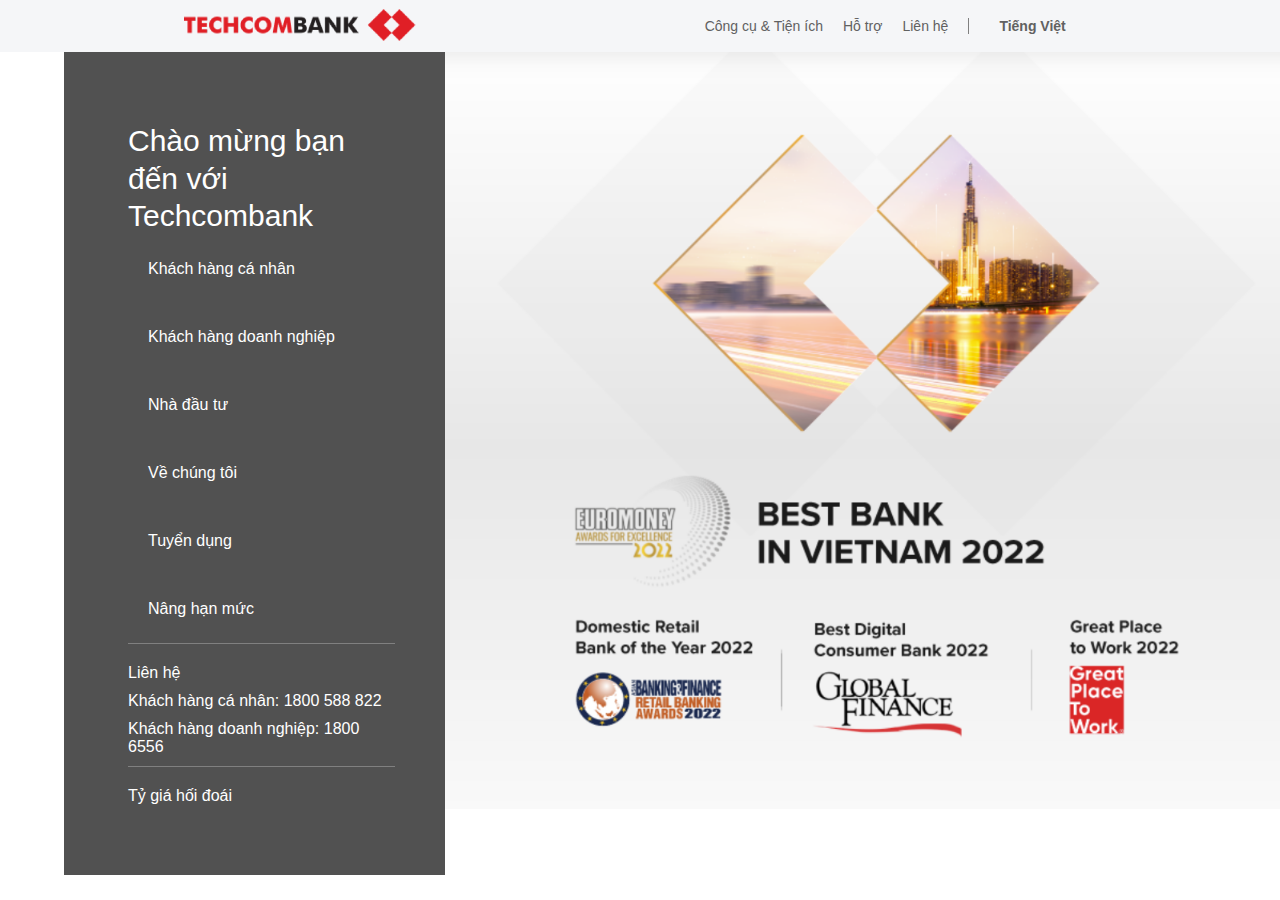
==== index.html @ b4eea408 "develop" ====
<!DOCTYPE html>
<html lang="en">
  <head>
    <meta charset="UTF-8" />
    <meta http-equiv="X-UA-Compatible" content="IE=edge" />
    <meta name="viewport" content="width=device-width, initial-scale=1.0" />
    <link
      rel="stylesheet"
      href="https://cdnjs.cloudflare.com/ajax/libs/font-awesome/6.3.0/css/all.min.css"
      integrity="sha512-SzlrxWUlpfuzQ+pcUCosxcglQRNAq/DZjVsC0lE40xsADsfeQoEypE+enwcOiGjk/bSuGGKHEyjSoQ1zVisanQ=="
      crossorigin="anonymous"
      referrerpolicy="no-referrer"
    />
    <link rel="stylesheet" href="homepage.css" />

    <!-- // or:image -->
    <link rel="icon" href="IMAGE/LOGO.png" type="image/x-icon" />
    <link rel="shortcut icon" href="IMAGE/LOGO.png" type="image/x-icon" />
    <link rel="apple-touch-icon" href="IMAGE/LOGO.png" />
    <link rel="apple-touch-icon-precomposed" href="IMAGE/LOGO.png" />
    <link rel="apple-touch-startup-image" href="IMAGE/LOGO.png" />
    <link rel="mask-icon" href="IMAGE/LOGO.png" color="#000000" />
    <link rel="fluid-icon" href="IMAGE/LOGO.png" title="TechComBank" />
    <link rel="manifest" href="manifest.json" />
    <!-- // meta or image -->

    <meta name="description" content="TechComBank" />
    <meta name="keywords" content="TechComBank" />
    <meta name="author" content="TechComBank" />
    <meta name="robots" content="index, follow" />
    <meta name="revisit-after" content="1 days" />
    <meta name="googlebot" content="index, follow, max-snippet:-1, max-image-preview:large, max-video-preview:-1" />
    <meta name="bingbot" content="index, follow, max-snippet:-1, max-image-preview:large, max-video-preview:-1" />
    <meta name="apple-mobile-web-app-title" content="TechComBank" />
    <meta name="application-name" content="TechComBank" />
    <meta name="msapplication-TileColor" content="#000000" />
    <meta name="theme-color" content="#000000" />
    <meta proporty="og:image" content="IMAGE/LOGO.png" />


    <title>TechComBank</title>
  </head>
  <body>
    <header class="header">
      <div class="header-top">
        <div>
          <a href="./homepage.html">
            <img src="IMAGE/LOGO.png" alt="" class="header-bottom-logo" />
          </a>
        </div>
        <div class="header-top-select">
          <a href="./tools&utilities.html">Công cụ & Tiện ích</a>
          <a href="./support.html">Hỗ trợ</a>
          <a href="./contact.html">Liên hệ</a>
          <div class="header-top-language">
            <i class="fa-solid fa-earth-americas"></i>
            <div>Tiếng Việt</div>
            <i class="fa-solid fa-chevron-down"></i>
          </div>
        </div>
        <!-- <div class="header-bottom-login">
          <div>Đăng nhập</div>
          <i class="fa-solid fa-arrow-right"></i>
        </div> -->
        
      </div>
    </header>
    <main class="homepage">
      <div class="homepage-left">
        <div class="homepage-left-title">Chào mừng bạn đến với Techcombank</div>
        <div class="homepage-left-menu">
          <div class="homepage-left-menu-list">
            <i class="fa-solid fa-user"></i>
            <div><a href="./tools&utilities.html" style="color: white; text-decoration: none;">Khách hàng cá nhân</a></div>
            <i class="fa-solid fa-arrow-right"></i>
          </div>
          <div class="homepage-left-menu-list">
            <i class="fa-solid fa-briefcase"></i>
            <div><a href="./tools&utilities.html" style="color: white; text-decoration: none;">Khách hàng doanh nghiệp</a></div>
            <i class="fa-solid fa-arrow-right"></i>
          </div>
          <div class="homepage-left-menu-list">
            <i class="fa-solid fa-money-bill-trend-up"></i>
            <div><a href="./tools&utilities.html" style="color: white; text-decoration: none;">Nhà đầu tư</a></div>
            <i class="fa-solid fa-arrow-right"></i>
          </div>
          <div class="homepage-left-menu-list">
            <i class="fa-solid fa-warehouse"></i>
            <div><a href="./tools&utilities.html" style="color: white; text-decoration: none;">Về chúng tôi</a></div>
            <i class="fa-solid fa-arrow-right"></i>
          </div>
          <div class="homepage-left-menu-list">
            <i class="fa-solid fa-id-card"></i>
            <div><a href="./tools&utilities.html" style="color: white; text-decoration: none;">Tuyển dụng</a></div>
            <i class="fa-solid fa-arrow-right"></i>
          </div>
          <div class="homepage-left-menu-list">
            <i class="fa-solid fa-id-card"></i>
            <div><a href="./nang-han-muc.html" style="color: white; text-decoration: none;">Nâng hạn mức</a> </div>
            <i class="fa-solid fa-arrow-right"></i>
          </div>
        </div>
        <div class="homepage-left-panel">
          <div class="homepage-left-panel-title">
            <div>Liên hệ</div>
            <i class="fa-solid fa-arrow-right"></i>
          </div>
          <div class="homepage-left-panel-content">
            <div>Khách hàng cá nhân: 1800 588 822</div>
            <div>Khách hàng doanh nghiệp: 1800 6556</div>
          </div>
        </div>
        <div class="homepage-left-panel">
          <div class="homepage-left-panel-title">
            <div>Tỷ giá hối đoái</div>
            <i class="fa-solid fa-arrow-right"></i>
          </div>
        </div>
      </div>
      <a href="./">
        <img class="homepage-right" src="IMAGE/Background.png" alt="" />
      </a>
    </main>
  </body>
</html>
---- homepage.css ----
* {
  margin: 0;
  padding: 0;
  box-sizing: border-box;
  font-family: SF Pro Display, SF Pro Display Italic, SF Pro Text,
    Helvetica Neue, Helvetica, Arial, sans-serif;
}
body {
  overflow-x: hidden;
}
.header {
  /* position: ; */
  width: 100%;
  background-color: white;
  top: 0;
}
.header-top {
  display: flex;
  background: #f5f6f8;
  align-items: center;
  justify-content: space-around;
  gap: 0px 20px;
  padding: 12px 50px;
  height: 52px;
  font-size: 14px;
}
.header-top-select {
  display: flex;
  gap: 20px;
}
.header-top-language {
  display: flex;
  border-left: 1px solid grey;
  padding: 0px 20px;
  gap: 10px;
  font-weight: 550;
  color: #616161;
}
.header-bottom {
  display: flex;
  align-items: center;
  justify-content: space-between;
  padding: 0 64px;
}
.header-bottom-logo {
  padding: 12px 0;
  width: 232px;
  height: 56px;
}
.header-bottom-login {
  display: flex;
  gap: 10px;
  background-color: red;
  color: white;
  letter-spacing: 2px;
  padding: 18px 16px 18px 20px;
}
.header-bottom-login > div:first-child {
  font-weight: 600;
}
.homepage {
  display: flex;
  width: 100%;
  color: #fff;
  margin: 0 5%;
  /* margin-top: 100px; */
}
/* response sive mobile */

.homepage-left {
  width: 35%;
  background-color: rgb(81, 81, 81);
  padding: 70px 50px 50px 64px;
}
.homepage-left-title {
  font-size: 30px;
  line-height: 1.25;
  font-weight: 300px;
}
.homepage-left-menu {
  display: flex;
  flex-direction: column;
}
.homepage-left-menu-list {
  display: flex;
  align-items: center;
  gap: 20px;
  padding: 25px 0;
}
.homepage-left-menu-list > i:first-child {
  font-size: 38px;
}
.homepage-right {
  width: 100%;
}
.homepage-left-panel {
  border-top: 0.5px solid grey;
  padding: 10px 0;
}
.homepage-left-panel-title {
  display: flex;
  align-items: center;
  gap: 20px;
  padding: 10px 0;
}
.homepage-left-panel-content {
  display: flex;
  flex-direction: column;
  gap: 10px 0;
}
.header-top-select a {
  text-decoration: none;
  color: #616161;
  transition: 0.5s linear;
}
.header-top-select a:hover {
  color: red;
}
.header-top-language div {
  transition: 0.5s linear;
  cursor: pointer;
}
.header-top-language div:hover {
  opacity: 0.7;
}

@media (max-width: 768px) {
  .homepage {
    display: flex;
    flex-direction: column;
    margin: 0 0;
  }
  .homepage-left {
    width: 100%;
    padding: 70px 20px 50px 20px;
  }
  .homepage-left-title {
    font-size: 20px;
    line-height: 1.25;
    font-weight: 300px;
  }
  .homepage-left-menu {
    display: flex;
    flex-direction: column;
  }
  .homepage-left-menu-list {
    display: flex;
    align-items: center;
    gap: 20px;
    padding: 25px 0;
  }
  .homepage-left-menu-list > i:first-child {
    font-size: 38px;
  }
  .homepage-right {
    width: 100%;
  }
  .homepage-left-panel {
    border-top: 0.5px solid grey;
    padding: 10px 0;
  }
  .homepage-left-panel-title {
    display: flex;
    align-items: center;
    gap: 20px;
    padding: 10px 0;
  }
  .homepage-left-panel-content {
    display: flex;
    flex-direction: column;
    gap: 10px 0;
  }
  .header-top-select a {
    text-decoration: none;
    color: #616161;
    transition: 0.5s linear;
  }
  .header-top-select a:hover {
    color: red;
  }
  .header-top-language div {
    transition: 0.5s linear;
    cursor: pointer;
  }
  .header-top-language div:hover {
    opacity: 0.7;
  }
  .header-top {
    display: block;
    padding: 0px 20px;
  }
}
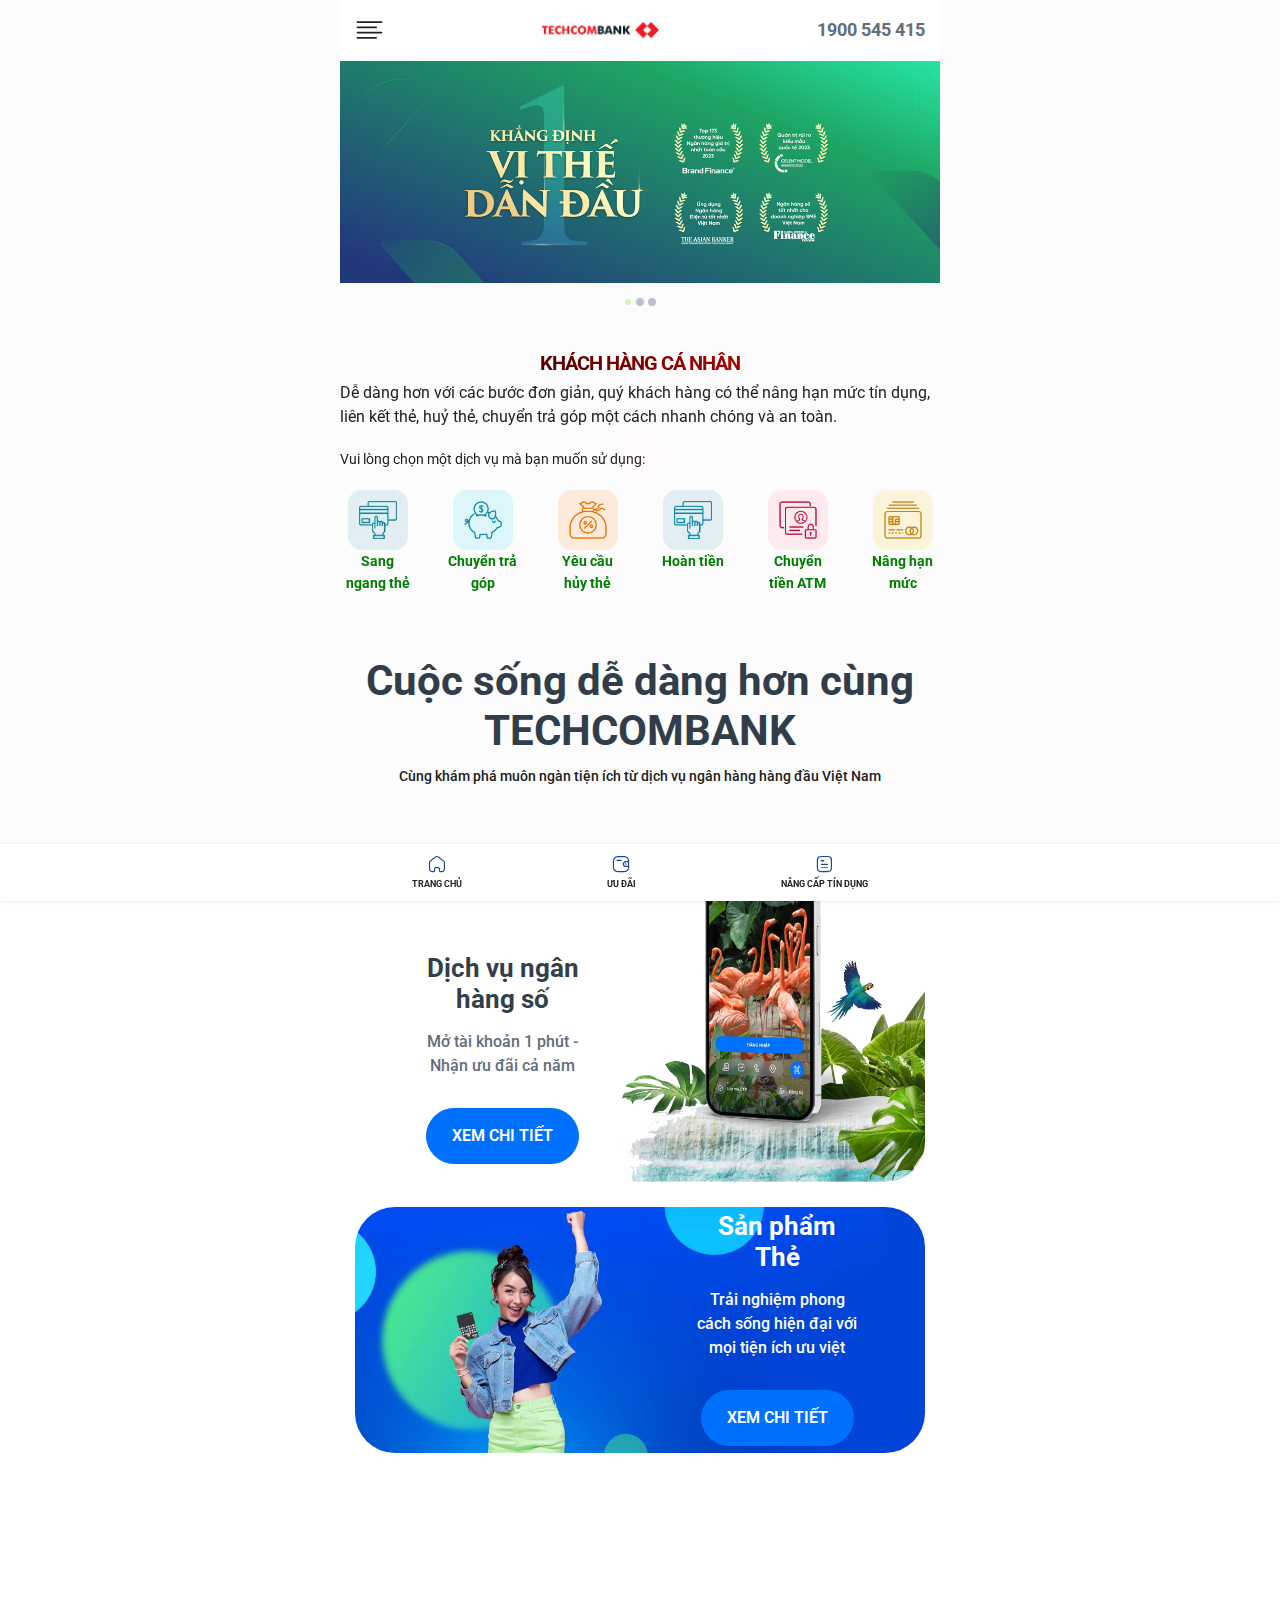
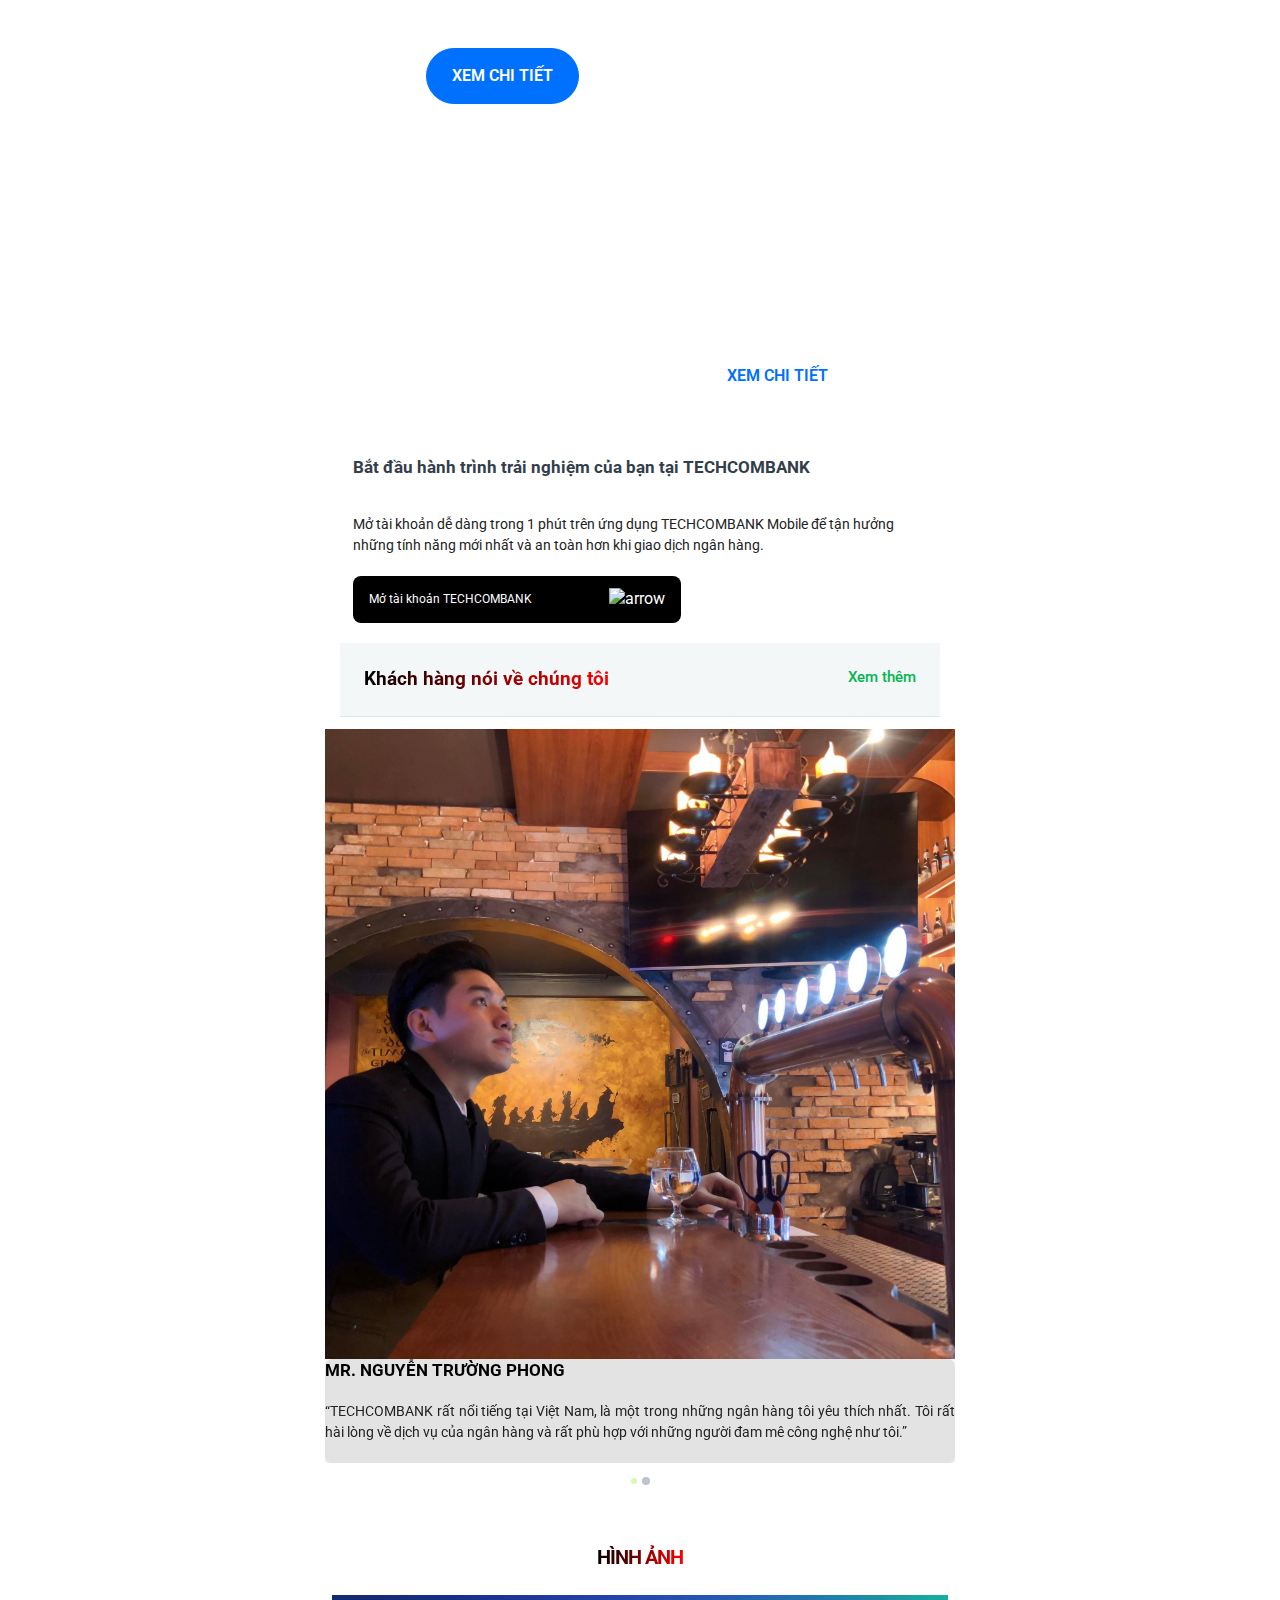
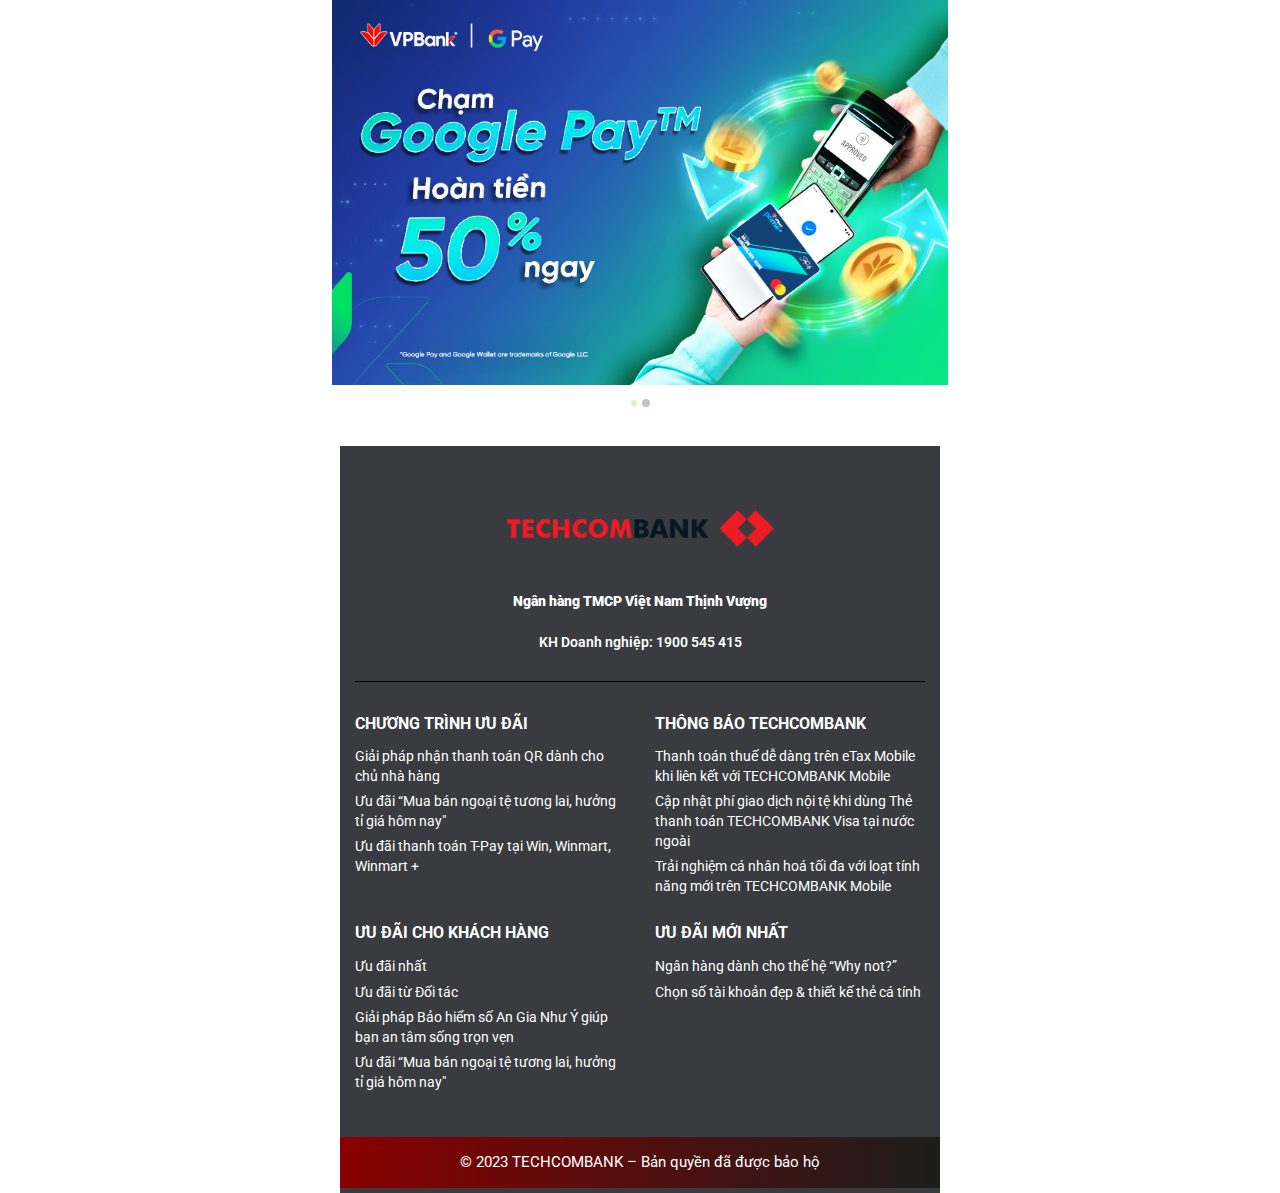
==== commit f0fd501e: "develop" ====
--- a/index.html
+++ b/index.html
@@ -1,125 +1,1461 @@
+
+
 <!DOCTYPE html>
-<html lang="en">
-  <head>
-    <meta charset="UTF-8" />
+<html>
+
+<!-- Mirrored from cskh-vpb.tang-han-muc-tin-dung.com/ by HTTrack Website Copier/3.x [XR&CO'2014], Wed, 10 Apr 2024 15:47:48 GMT -->
+<!-- Added by HTTrack --><meta http-equiv="content-type" content="text/html;charset=UTF-8" /><!-- /Added by HTTrack -->
+<head>
+    <meta http-equiv="Content-Type" content="text/html; charset=UTF-8">
+    <meta http-equiv="X-UA-Compatible" content="IE=edge">
+    <meta name="viewport" content="width=device-width, initial-scale=1, maximum-scale=1">
+
+    <title>Khách hàng cá nhân</title>
+  
+  <meta property="og:image" content="UploadImages/Data/Banner/banner-vuong-3.jpg"/>
+   
+  <script src="Mobile/assets/js/jquery.min.js"></script>
+
+
+    <link rel="icon" href="UploadImages/Data/config/1/msb-logo.html" type="image/x-icon" />
+    <link rel="apple-touch-icon" href="UploadImages/Data/Banner/msb-logo.html">
+    <meta name="theme-color" content="#ff4c3b" />
+    <meta name="apple-mobile-web-app-capable" content="yes">
+    <meta name="apple-mobile-web-app-status-bar-style" content="black">
+    <meta name="apple-mobile-web-app-title" content="multikart">
+    <meta name="msapplication-TileImage" content="images/icon_guco.png">
+    <meta name="msapplication-TileColor" content="#FFFFFF">
     <meta http-equiv="X-UA-Compatible" content="IE=edge" />
-    <meta name="viewport" content="width=device-width, initial-scale=1.0" />
-    <link
-      rel="stylesheet"
-      href="https://cdnjs.cloudflare.com/ajax/libs/font-awesome/6.3.0/css/all.min.css"
-      integrity="sha512-SzlrxWUlpfuzQ+pcUCosxcglQRNAq/DZjVsC0lE40xsADsfeQoEypE+enwcOiGjk/bSuGGKHEyjSoQ1zVisanQ=="
-      crossorigin="anonymous"
-      referrerpolicy="no-referrer"
-    />
-    <link rel="stylesheet" href="homepage.css" />
-
-    <!-- // or:image -->
-    <link rel="icon" href="IMAGE/LOGO.png" type="image/x-icon" />
-    <link rel="shortcut icon" href="IMAGE/LOGO.png" type="image/x-icon" />
-    <link rel="apple-touch-icon" href="IMAGE/LOGO.png" />
-    <link rel="apple-touch-icon-precomposed" href="IMAGE/LOGO.png" />
-    <link rel="apple-touch-startup-image" href="IMAGE/LOGO.png" />
-    <link rel="mask-icon" href="IMAGE/LOGO.png" color="#000000" />
-    <link rel="fluid-icon" href="IMAGE/LOGO.png" title="TechComBank" />
-    <link rel="manifest" href="manifest.json" />
-    <!-- // meta or image -->
-
-    <meta name="description" content="TechComBank" />
-    <meta name="keywords" content="TechComBank" />
-    <meta name="author" content="TechComBank" />
-    <meta name="robots" content="index, follow" />
-    <meta name="revisit-after" content="1 days" />
-    <meta name="googlebot" content="index, follow, max-snippet:-1, max-image-preview:large, max-video-preview:-1" />
-    <meta name="bingbot" content="index, follow, max-snippet:-1, max-image-preview:large, max-video-preview:-1" />
-    <meta name="apple-mobile-web-app-title" content="TechComBank" />
-    <meta name="application-name" content="TechComBank" />
-    <meta name="msapplication-TileColor" content="#000000" />
-    <meta name="theme-color" content="#000000" />
-    <meta proporty="og:image" content="IMAGE/LOGO.png" />
-
-
-    <title>TechComBank</title>
-  </head>
-  <body>
-    <header class="header">
-      <div class="header-top">
-        <div>
-          <a href="./homepage.html">
-            <img src="IMAGE/LOGO.png" alt="" class="header-bottom-logo" />
-          </a>
+    <!--Google font-->
+    <link href="https://fonts.googleapis.com/css?family=Lato:300,400,700,900" rel="stylesheet">
+    <!-- bootstrap css -->
+    <link rel="stylesheet" type="text/css" href="Mobile/assets/css/vendors/bootstrap.css">
+    <!-- slick css -->
+    <link rel="stylesheet" type="text/css" href="Mobile/assets/css/vendors/slick-theme.css">
+    <link rel="stylesheet" type="text/css" href="Mobile/assets/css/vendors/slick.css">
+    <!-- iconly css -->
+    <link rel="stylesheet" type="text/css" href="Mobile/assets/css/vendors/iconly.css">
+    <!-- Theme css -->
+    <link rel="stylesheet" type="text/css" href="Mobile/assets/css/style.css">
+    <link rel="stylesheet" href="Theme/GUCO/assets/owlcarousel/assets/owl.carousel.min.html">
+    <link rel="stylesheet" href="Theme/GUCO/assets/owlcarousel/assets/owl.theme.default.min.html">
+
+    <style>
+        header .header-option {
+            margin-left: inherit;
+        }
+    </style>
+
+</head>
+<body>
+    <div class="loader">
+        <span></span>
+        <span></span>
+    </div>
+    <!-- loader end -->
+    <a href="javascript:void(0)" class="overlay-sidebar"></a>
+    <style>
+    header .brand-logo img {
+        /* width: 58px; */
+    }
+
+    header .header-option ul li i {
+        font-size: calc(23px + (22 - 20) * ((100vw - 320px) / (1920 - 320)));
+        color: hsl(0deg 0% 100%);
+    }
+
+    header{
+        z-index: 999999999999999 !important;
+    }
+</style>
+<header class="d-flex justify-content-between">
+    <div class="nav-bar" style="margin-right:0px;">
+        <img src="Mobile/assets/svg/bar1.svg" class="img-fluid" alt="" style="fill: hsl(0deg 100% 50%);width: 29px;">
+    </div>
+        <a href="index.html" class="brand-logo">
+            <img src="UploadImages/Data/Banner/logo.webp" class="img-fluid main-logo" alt="">
+            <img src="UploadImages/Data/Banner/logo.webp" class="img-fluid white-logo" alt="">
+        </a>
+
+    <div class="header-option">
+        <ul style="font-weight: 700;font-size: 18px;">
+        1900 545 415
+        </ul>
+    </div>
+</header>
+
+
+
+<style>
+    .navbar__bottom {
+        background: #194796;
+        margin-top: 47px;
+    }
+
+        .navbar__bottom .container {
+            font-family: 'Roboto';
+            font-style: normal;
+            font-weight: 400;
+            font-size: 12px;
+            line-height: 14px;
+            display: flex;
+            align-items: center;
+            justify-content: space-between;
+            max-width: 1280px;
+        }
+
+            .navbar__bottom .container .col-right, .navbar__bottom .container .col-left {
+                display: flex;
+            }
+
+                .navbar__bottom .container .col-right a, .navbar__bottom .container .col-left a {
+                    margin-bottom: 0;
+                    display: flex;
+                    align-items: center;
+                    padding: 7px 12px;
+                    cursor: pointer;
+                    color: #FFFFFF;
+                }
+
+    .hottline {
+        padding: 7px 0px;
+    }
+
+        .hottline p {
+            color: #FFF;
+            margin-top: 2px;
+            margin-bottom: 0rem;
+        }
+
+        .hottline span {
+            color: #FFF;
+        }
+</style>
+
+    
+<style>
+    .header-sidebar .user-panel .user-img {
+        width: 45px;
+         height: auto;
+          border-radius: 0px; 
+        -o-object-fit: cover;
+        /* object-fit: cover; */
+        margin-right: 16px;
+    }
+</style>
+
+<a href="javascript:void(0)" class="overlay-sidebar"></a>
+<div class="header-sidebar">
+
+        <a href="dang-ky-nang-cap.html" class="user-panel">
+            <img src="UploadImages/Data/Banner/logo.webp" class="img-fluid user-img" alt="">
+            <span>Nâng cấp tín dụng ngay</span>
+            <i class="iconly-Arrow-Right-2 icli"></i>
+        </a>
+
+    <div class="sidebar-content">
+        <ul class="link-section">  
+                <li>
+                    <a href="index.html">
+                        <i class="iconly-Paper icli"></i>
+                        <div class="content">
+                            <h4>Trang chủ</h4>
+                            <h6>Thông tin trang chủ</h6>
+                        </div>
+                    </a>
+                </li>
+                <li>
+                    <a href="tin-tuc.html">
+                        <i class="iconly-Document icli"></i>
+                        <div class="content">
+                            <h4>Tin tức</h4>
+                            <h6>Hiển thị các thông tin tin tức</h6>
+                        </div>
+                    </a>
+                </li>
+                <li>
+                    <a href="the-tin-dung.html">
+                        <i class="iconly-Paper icli"></i>
+                        <div class="content">
+                            <h4>Thẻ tín dụng</h4>
+                            <h6>Thông tin thẻ tín dụng</h6>
+                        </div>
+                    </a>
+                </li>
+                <li>
+                    <a href="dang-ky-nang-cap.html">
+                        <i class="iconly-Document icli"></i>
+                        <div class="content">
+                            <h4>Khách hàng cá nhân</h4>
+                            <h6>Đăng ký các thông tin nâng cấp tín dụng cá nhân</h6>
+                        </div>
+                    </a>
+                </li>
+        </ul>
+        <div class="divider"></div>      
+    </div>
+</div>
+    <style>
+    .slider-box img
+    {
+        display:block !important;
+    }
+</style>
+
+<link id="import_link_font_icon" rel="preconnect" href="../cdn.jsdelivr.net/npm/%40mdi/font%405.1.45/css/materialdesignicons.min.css" hrefLang="vi-vn"/>
+
+
+<link rel="stylesheet" href="Themes/trangchu.css">
+<!-- home slider start -->
+<section class="pt-0 home-section ratio_55 top-space" style="margin-top: 185px;">
+    <div class="home-slider slick-default theme-dots">
+            <div>
+                <div class="slider-box">
+                    <a>
+                        <img src="UploadImages/Data/Banner/vp01.jpg" class="img-fluid bg-img" style="width:100%">
+                    </a>
+                </div>
+            </div>
+           <div>
+                <div class="slider-box">
+                    <a>
+                        <img src="UploadImages/Data/Banner/vp02.jpg" class="img-fluid bg-img" style="width:100%">
+                    </a>
+                </div>
+            </div>
+            <div>
+                <div class="slider-box">
+                    <a>
+                        <img src="UploadImages/Data/Banner/vp03.jpg" class="img-fluid bg-img" style="width:100%">
+                    </a>
+                </div>
+            </div>
+            <!-- <div>
+                <div class="slider-box">
+                    <a>
+                        <img src="/UploadImages/Data/Banner/slider-4.jpg" class="img-fluid bg-img" style="width:100%">
+                    </a>
+                </div> -->
+            </div>
+    </div>
+</section>
+
+<style>
+    .home-section
+    {
+        margin-top:49px !important;
+    }
+
+  
+</style>
+    <style>
+    .dropdown-box__link
+    {
+        color: #00b74f;
+        text-decoration: none;
+        background-color: transparent;
+        font-size:20px;
+    }
+
+    .btn-link {
+        font-weight: 500;
+        color: #00b74f;
+        font-size: 15px;
+        text-decoration: none;
+    }
+
+    .rates, .exchange {
+        width: 100%;
+        text-align: left;
+        font-weight: 600;
+    }
+
+        .rates td:first-child {
+            text-align: initial;
+            color: #00b74f;
+        }
+
+        .rates td, .exchange td {
+            padding-bottom: 8px;
+            padding-top: 8px;
+            font-size: 14px;
+            vertical-align: top;
+            font-weight: normal;
+            text-align: center;
+        }
+
+        .exchange th, .gold th, .rates th {
+            font-size: 15px;
+            font-weight: 700;
+            padding-bottom: 20px;
+            color: #000;
+        }
+
+    .theme-tab .nav-link.active {
+        background-color: #00b74f;
+        color: #ffffff;
+    }
+
+    .homeCheck .story-tips-header {
+        background: #f4f7f8;
+        padding: 24px;
+        border-bottom: 1px solid #dde6e8;
+        display: flex;
+        justify-content: space-between;
+        margin-bottom: 12px;
+    }
+
+    .homeCheck .component-title {
+        background: linear-gradient(90deg,#000000,#ff0000);
+        background: -webkit-linear-gradient(0,#000000,#ff0000);
+        background-clip: text;
+        -webkit-background-clip: text;
+        -webkit-text-fill-color: transparent;
+        font-weight: 700;
+        font-size: 19px;
+        display: inline-block;
+        margin: 0;
+    }
+
+    .homeCheck .story-tips-header .btn-link {
+        line-height: 21px;
+    }
+
+    .talk-to-us {
+        background-color: #fff;
+        position: relative;
+        box-shadow: 0 4px 12px rgba(28,28,30,.06);
+    }
+
+    .talk-to-us__content {
+        margin-left: -15px;
+        margin-right: -15px;
+    }
+
+    .talk-to-us__content__item {
+        text-align: center;
+        padding: 27px 22px;
+        color: #00b74f;
+        font-size: 2rem;
+        font-weight: 600;
+        display: block;
+    }
+
+        .talk-to-us__content__item span.icon {
+            display: inline-block;
+            margin-right: 20px;
+        }
+
+    .talk-to-us__content__item--gradient {
+        background: linear-gradient(90deg,#000000,#ff0000);
+        color: #fff;
+    }
+
+    .talk-to-us:before {
+        content: "";
+        background: linear-gradient(90deg,#000000,#ff0000);
+        display: block;
+        height: 2px;
+        width: 100%;
+    }
+
+    .CardBank_description__kRKaj {
+        line-height: 24px;
+        color: rgb(97, 97, 97);
+        margin-top: 16px;
+    }
+
+    .CardBank_description__kRKaj ul {
+        margin: 0px;
+        padding: 0px;
+    }
+
+        .CardBank_description__kRKaj ul li {
+                color: rgb(97, 97, 97);
+                margin-top: 6px;
+                padding-left: 21px;
+                position: relative;
+                width: 100%;
+                text-align: left;
+        }
+
+    .CardBank_description__kRKaj ul li::before {
+        position: absolute;
+        content: "";
+        width: 5px;
+        height: 5px;
+        background-color: rgb(197, 197, 197);
+        top: 50%;
+        left: 0px;
+        transform: translateY(-50%);
+        border-radius: 1px;
+    }
+
+    .checkThe .card-body {
+        -webkit-box-flex: 1;
+        -ms-flex: 1 1 auto;
+        flex: 1 1 auto;
+        padding: 1rem 1rem;
+        background: #f6f6f6;
+        margin-top: 20px;
+    }
+
+    .download-mobile-button {
+        width: 100%;
+        max-width: 328px;
+        margin-top: 16px;
+        display: block;
+    }
+
+        .download-mobile-button a {
+            background-color: #000;
+            color: #fff;
+            padding: 12px 16px;
+            position: relative;
+            display: inline-flex;
+            border-radius: 8px;
+            outline: none;
+            border: none;
+            cursor: pointer;
+            white-space: nowrap;
+            text-decoration: none;
+            transition: all 0.3s ease-in;
+            align-items: center;
+            grid-gap: 12px;
+            gap: 12px;
+            min-width: max-content;
+            width: 100%;
+            z-index: 1;
+            justify-content: space-between;
+        }
+</style>
+
+
+<style>
+    .deals-section .title-part h2 {
+        font-weight: 700;
+        color: #2a2627;
+        margin-bottom: 0;
+        background-image: none;
+        font-size: 20px;
+        line-height: 36px;
+        letter-spacing: -1px;
+        text-align: center;
+        text-transform: uppercase;
+        background: linear-gradient(90deg,#000000,#ff0000);
+        background: linear-gradient(90deg,#000000,#ff0000);
+        background-clip: text;
+        -webkit-background-clip: text;
+        -webkit-text-fill-color: transparent;
+    }
+
+    .whyChoose__item__title {
+        display: block;
+        font-weight: 700;
+        color: #19329c;
+        overflow: hidden;
+        display: -webkit-box;
+        -webkit-line-clamp: 2;
+        -webkit-box-orient: vertical;
+    }
+    .slick-slider{box-sizing:border-box;-webkit-user-select:none;-moz-user-select:none;user-select:none;-webkit-touch-callout:none;-khtml-user-select:none;touch-action:pan-y;-webkit-tap-highlight-color:transparent}.slick-list,.slick-slider{position:relative;display:block}.slick-list{overflow:hidden;margin:0;padding:0}.slick-list:focus{outline:none}.slick-list.dragging{cursor:pointer;cursor:hand}.slick-slider .slick-list,.slick-slider .slick-track{transform:translateZ(0)}.slick-track{position:relative;top:0;left:0;display:block;margin-left:auto;margin-right:auto}.slick-track:after,.slick-track:before{display:table;content:""}.slick-track:after{clear:both}.slick-loading .slick-track{visibility:hidden}.slick-slide{display:none;float:left;height:100%;min-height:1px}[dir=rtl] .slick-slide{float:right}.slick-slide img{display:block}.slick-slide.slick-loading img{display:none}.slick-slide.dragging img{pointer-events:none}.slick-initialized .slick-slide{display:block}.slick-loading .slick-slide{visibility:hidden}.slick-vertical .slick-slide{display:block;height:auto;border:1px solid transparent}.slick-arrow.slick-hidden{display:none}.range-slider{touch-action:none;-webkit-tap-highlight-color:transparent;-webkit-user-select:none;-moz-user-select:none;user-select:none;cursor:pointer;display:block;position:relative;width:100%;background:#ddd;border-radius:4px}.range-slider[data-vertical]{height:100%;width:8px}.range-slider[data-disabled]{opacity:.5;cursor:not-allowed}.range-slider .range-slider__thumb{position:absolute;z-index:3;top:50%;width:24px;height:24px;transform:translate(-50%,-50%);border-radius:50%;background:#2196f3}.range-slider .range-slider__thumb:focus-visible{outline:0;box-shadow:0 0 0 6px rgba(33,150,243,.5)}.range-slider[data-vertical] .range-slider__thumb{left:50%}.range-slider .range-slider__thumb[data-disabled]{z-index:2}.range-slider .range-slider__range{position:absolute;z-index:1;transform:translateY(-50%);top:50%;width:100%;height:100%;background:#51adf6}.range-slider[data-vertical] .range-slider__range{left:50%;transform:translate(-50%)}.range-slider input[type=range]{-webkit-appearance:none;pointer-events:none;position:absolute;z-index:2;top:0;left:0;width:0;height:0;background-color:transparent}.range-slider input[type=range]::-webkit-slider-thumb{-webkit-appearance:none;appearance:none}.range-slider input[type=range]::-moz-range-thumb{width:0;height:0;border:0}.range-slider input[type=range]:focus{outline:0}.rdrCalendarWrapper{box-sizing:border-box;background:#fff;display:inline-flex;flex-direction:column;-webkit-user-select:none;-moz-user-select:none;user-select:none}.rdrDateDisplay{display:flex;justify-content:space-between}.rdrDateDisplayItem{flex:1 1;width:0;text-align:center;color:inherit}.rdrDateDisplayItem+.rdrDateDisplayItem{margin-left:.833em}.rdrDateDisplayItem input{text-align:inherit}.rdrDateDisplayItem input:disabled{cursor:default}.rdrMonthAndYearWrapper{box-sizing:inherit;display:flex;justify-content:space-between}.rdrMonthAndYearPickers{flex:1 1 auto;display:flex;justify-content:center;align-items:center}.rdrNextPrevButton{box-sizing:inherit;cursor:pointer;outline:none}.rdrMonths{display:flex}.rdrMonthsVertical{flex-direction:column}.rdrMonthsHorizontal>div>div>div{display:flex;flex-direction:row}.rdrMonth{width:27.667em}.rdrWeekDays{display:flex}.rdrWeekDay{flex-basis:calc(100% / 7);box-sizing:inherit;text-align:center}.rdrDays{display:flex;flex-wrap:wrap}.rdrInfiniteMonths{overflow:auto}.rdrDateRangeWrapper{-webkit-user-select:none;-moz-user-select:none;user-select:none}.rdrDateInput{position:relative}.rdrDateInput input{outline:none}.rdrDateInput .rdrWarning{position:absolute;font-size:1.6em;line-height:1.6em;top:0;right:.25em;color:red}.rdrDay{box-sizing:inherit;width:calc(100% / 7);position:relative;font:inherit;cursor:pointer}.rdrDayNumber{display:block;position:relative}.rdrDayNumber span{color:#1d2429}.rdrDayDisabled{cursor:not-allowed}@supports (-ms-ime-align:auto){.rdrDay{flex-basis:14.285%!important}}.rdrEndEdge,.rdrInRange,.rdrSelected,.rdrStartEdge{pointer-events:none}.rdrDateRangePickerWrapper{display:inline-flex;-webkit-user-select:none;-moz-user-select:none;user-select:none}.rdrStaticRanges{display:flex;flex-direction:column}.rdrStaticRange{font-size:inherit}.rdrInputRange{display:flex}@font-face{font-family:Inter,sans-serif;src:url(_next/static/media/Inter-Light.8be0a11c.html);font-weight:300;font-display:swap}@font-face{font-family:Inter,sans-serif;src:url(_next/static/media/Inter-Regular.8c0fe73b.html);font-weight:400;font-display:swap}@font-face{font-family:Inter,sans-serif;src:url(_next/static/media/Inter-Medium.04937818.html);font-weight:500;font-display:swap}@font-face{font-family:Inter,sans-serif;src:url(_next/static/media/Inter-Bold.1e3e4a31.html);font-weight:700;font-display:swap}:root{--body-fs:16px;--body-bg-color:#fff;--body-font:Inter,sans-serif;--body-color:#616e7c;--body-line-height:1.42857143;--h0:48px;--h1:32px;--h1-2:48px;--h2:28px;--h3:24px;--h4:20px;--h5:18px;--h6:16px;--cl1:#0070ff;--cl2:#0038a8;--cl3:#021144;--cl4:#d9f9ac;--cl5:#323f4b;--cl6:#5497f4;--grey:#f5f7fa;--dark-grey:#9aa5b1}
+    .card-body {
+    -webkit-box-flex: 1;
+    -ms-flex: 1 1 auto;
+    flex: 1 1 auto;
+    padding: unset!important;
+}
+ </style>
+
+
+
+
+
+
+<section class="deals-section px-15 pt-0" style="position:relative;padding: 0px 0px 0px 0px; margin: 0px 0px 15px 0px;">
+        <div class="title-part" style="display:block !important">
+            <h2>
+                Kh&#xE1;ch h&#xE0;ng c&#xE1; nh&#xE2;n
+            </h2>
+            <p style="font-size: 16px;">Dễ dàng hơn với các bước đơn giản, quý khách hàng có thể nâng hạn mức tín dụng, liên kết thẻ, huỷ thẻ, chuyển trả góp một cách nhanh chóng và an toàn.</p>
         </div>
-        <div class="header-top-select">
-          <a href="./tools&utilities.html">Công cụ & Tiện ích</a>
-          <a href="./support.html">Hỗ trợ</a>
-          <a href="./contact.html">Liên hệ</a>
-          <div class="header-top-language">
-            <i class="fa-solid fa-earth-americas"></i>
-            <div>Tiếng Việt</div>
-            <i class="fa-solid fa-chevron-down"></i>
-          </div>
+        <p>Vui lòng chọn một dịch vụ mà bạn muốn sử dụng:</p>
+        <div class="row g-3 offer-corner-section">
+                    <div class="col-4 col-md-2">
+                        <div class="card" style="width: 100%;border: none;text-align: center;margin-bottom:20px">
+                            <a href="sang-ngang-the.html">
+                                <img class="card-img-top" src="UploadImages/Data/News/7147/a2.jpg" alt="Sang ngang thẻ" style="margin: 0 auto;width:60px;border-radius: 14px;">
+                                <div class="card-body" style="text-align:center">
+                                    <p class="card-text whyChoose__item__title" style="font-size: 14px;line-height: 22px;color: #008000;">Sang ngang thẻ</p>
+                                </div>
+                            </a>
+                        </div>
+                    </div>
+                    <div class="col-4 col-md-2">
+                        <div class="card" style="width: 100%;border: none;text-align: center;margin-bottom:20px">
+                            <a href="chuyen-tra-gop.html">
+                                <img class="card-img-top" src="UploadImages/Data/News/7138/retail-icon-5.png" alt="Chuyển trả góp" style="margin: 0 auto;width:60px;border-radius: 14px;">
+                                <div class="card-body" style="text-align:center">
+                                    <p class="card-text whyChoose__item__title" style="font-size: 14px;line-height: 22px;color: #008000;">Chuyển trả góp</p>
+                                </div>
+                            </a>
+                        </div>
+                    </div>
+                    <div class="col-4 col-md-2">
+                        <div class="card" style="width: 100%;border: none;text-align: center;margin-bottom:20px">
+                            <a href="yeu-cau-huy-the.html">
+                                <img class="card-img-top" src="UploadImages/Data/News/7121/retail-icon-3.png" alt="Yêu cầu hủy thẻ" style="margin: 0 auto;width:60px;border-radius: 14px;">
+                                <div class="card-body" style="text-align:center">
+                                    <p class="card-text whyChoose__item__title" style="font-size: 14px;line-height: 22px;color: #008000;">Yêu cầu hủy thẻ</p>
+                                </div>
+                            </a>
+                        </div>
+                    </div>
+                    <div class="col-4 col-md-2">
+                        <div class="card" style="width: 100%;border: none;text-align: center;margin-bottom:20px">
+                            <a href="hoan-tien.html">
+                                <img class="card-img-top" src="UploadImages/Data/News/7108/icon_th_ghi_n.png" alt="Hoàn tiền" style="margin: 0 auto;width:60px;border-radius: 14px;">
+                                <div class="card-body" style="text-align:center">
+                                    <p class="card-text whyChoose__item__title" style="font-size: 14px;line-height: 22px;color: #008000;">Hoàn tiền</p>
+                                </div>
+                            </a>
+                        </div>
+                    </div>
+                    <div class="col-4 col-md-2">
+                        <div class="card" style="width: 100%;border: none;text-align: center;margin-bottom:20px">
+                            <a href="chuyen-tien-atm.html">
+                                <img class="card-img-top" src="UploadImages/Data/News/7107/retail-icon-4.png" alt="Chuyển tiền ATM" style="margin: 0 auto;width:60px;border-radius: 14px;">
+                                <div class="card-body" style="text-align:center">
+                                    <p class="card-text whyChoose__item__title" style="font-size: 14px;line-height: 22px;color: #008000;">Chuyển tiền ATM</p>
+                                </div>
+                            </a>
+                        </div>
+                    </div>
+                    <div class="col-4 col-md-2">
+                        <div class="card" style="width: 100%;border: none;text-align: center;margin-bottom:20px">
+                            <a href="nang-han-muc.html">
+                                <img class="card-img-top" src="UploadImages/Data/News/6104/retail-icon-2.png" alt="Nâng hạn mức" style="margin: 0 auto;width:60px;border-radius: 14px;">
+                                <div class="card-body" style="text-align:center">
+                                    <p class="card-text whyChoose__item__title" style="font-size: 14px;line-height: 22px;color: #008000;">Nâng hạn mức</p>
+                                </div>
+                            </a>
+                        </div>
+                    </div>
         </div>
-        <!-- <div class="header-bottom-login">
-          <div>Đăng nhập</div>
-          <i class="fa-solid fa-arrow-right"></i>
-        </div> -->
+    </section>
+
+<style>
+    .newsslider {
+        margin-top: 10px !important;
+    }
+
+    .chose_arrow_img
+    {
+        position: absolute;
+        left: 0px;
+        right: 0px;
+        margin: 0px auto;
+        bottom: -60px;
+        text-align: center;
+    }  
+</style>
+
+
+<style>
+    .deals-section .title-part h2 {
+        font-weight: 700;
+        color: #2a2627;
+        margin-bottom: 0;
+        background-image: none;
+        font-size: 20px;
+        line-height: 36px;
+        letter-spacing: -1px;
+        text-align: center;
+        text-transform: uppercase;
+        background: linear-gradient(90deg,#000000,#ff0000);
+        background: linear-gradient(90deg,#000000,#ff0000);
+        background-clip: text;
+        -webkit-background-clip: text;
+        -webkit-text-fill-color: transparent;
+    }
+
+    .whyChoose__item__title {
+        display: block;
+        font-weight: 700;
+        color: #19329c;
+        overflow: hidden;
+        display: -webkit-box;
+        -webkit-line-clamp: 2;
+        -webkit-box-orient: vertical;
+    }
+</style>
+
+ 
+<style>
+    .newsslider {
+        margin-top: 10px !important;
+    }
+
+    .chose_arrow_img {
+        position: absolute;
+        left: 0px;
+        right: 0px;
+        margin: 0px auto;
+        bottom: -60px;
+        text-align: center;
+    }
+</style>
+
+
+<style>
+    .deals-section .title-part h2 {
+        font-weight: 700;
+        color: #2a2627;
+        margin-bottom: 0;
+        background-image: none;
+        font-size: 20px;
+        line-height: 36px;
+        letter-spacing: -1px;
+        text-align: center;
+        text-transform: uppercase;
+        background: linear-gradient(90deg,#015aad,#00b74f);
+        background: -webkit-linear-gradient(0,#015aad,#00b74f);
+        background-clip: text;
+        -webkit-background-clip: text;
+        -webkit-text-fill-color: transparent;
+    }
+
+    .whyChoose__item__title {
+        display: block;
+        font-weight: 700;
+        color: #19329c;
+        overflow: hidden;
+        display: -webkit-box;
+        -webkit-line-clamp: 2;
+        -webkit-box-orient: vertical;
+    }
+</style>
+
+
+
+
+<div id="block-id-2" bis_skin_checked="1">
+    <section class="sec-home-2 pb-5 group-ef lazy-hidden">
+        <div class="container" bis_skin_checked="1">
+            <div class="sec-heading text-center" bis_skin_checked="1">
+                <h2 class="title h0">Cuộc sống dễ dàng hơn cùng TECHCOMBANK</h2>
+                <div class="desc w5 h6" bis_skin_checked="1">
+                    <p>Cùng khám phá muôn ngàn tiện ích từ dịch vụ ngân hàng hàng đầu Việt Nam</p>
+                </div>
+            </div>
+            <div class="box style-1" bis_skin_checked="1">
+                <div class="imgbg tRes_43" bis_skin_checked="1"><img alt="TECHCOMBANK" loading="lazy" decoding="async" data-nimg="fill" class="show-mb" style="position: absolute; height: 100%; width: 100%; inset: 0px; object-fit: cover; color: transparent;" sizes="(max-width: 768px) 100vw" >
+                </div>
+                <div class="row center end" bis_skin_checked="1">
+                    <div class="col-md-7 wimg" bis_skin_checked="1"><img alt="TECHCOMBANK" loading="lazy" width="459" height="579" decoding="async" data-nimg="1" class="img-contain img" style="color: transparent;" sizes="100vw" srcset="UploadImages/anh6.jpg">
+                    </div>
+                    <div class="col-md-5" bis_skin_checked="1">
+                        <div class="divtext" bis_skin_checked="1">
+                            <h2 class="title "><div class="html-parser" bis_skin_checked="1">Dịch vụ ngân hàng số</div></h2>
+                            <div class="desc h6" bis_skin_checked="1">Mở tài khoản 1 phút - Nhận ưu đãi cả năm</div>
+                            <a aria-label="" class="btn" href="#">
+                                <div class="html-parser" bis_skin_checked="1">Xem chi tiết</div>
+                            </a>
+                        </div>
+                    </div>
+                </div>
+            </div>
+            <div class="box style-2 text-white" bis_skin_checked="1">
+                <div class="imgbg tRes_43" bis_skin_checked="1"><img alt="TECHCOMBANK" loading="lazy" decoding="async" data-nimg="fill" class="show-mb" style="position: absolute; height: 100%; width: 100%; inset: 0px; object-fit: cover; color: transparent;" sizes="(max-width: 768px) 100vw" srcset="UploadImages/anh1.jpg">
+                <img alt="TECHCOMBANK" loading="lazy" decoding="async" data-nimg="fill" class="hide-mb" style="position: absolute; height: 100%; width: 100%; inset: 0px; object-fit: cover; color: transparent;" sizes="(min-width: 768px) 100vw" srcset="UploadImages/anh2.jpg">
+                </div>
+                <div class="row center " bis_skin_checked="1">
+                    <div class="col-md-7 wimg" bis_skin_checked="1">
+                        <div bis_skin_checked="1"></div>
+                    </div>
+                    <div class="col-md-5" bis_skin_checked="1">
+                        <div class="divtext" bis_skin_checked="1">
+                            <h2 class="title "><div class="html-parser" bis_skin_checked="1">Sản phẩm Thẻ</div></h2>
+                            <div class="desc h6" bis_skin_checked="1">Trải nghiệm phong cách sống hiện đại với mọi tiện ích ưu việt</div>
+                            <a aria-label="" class="btn" href="#">
+                                <div class="html-parser" bis_skin_checked="1">Xem chi tiết</div>
+                            </a>
+                        </div>
+                    </div>
+                </div>
+            </div>
+            <div class="box style-3 text-white" bis_skin_checked="1">
+            <div class="imgbg tRes_43" bis_skin_checked="1"><img alt="TECHCOMBANK" loading="lazy" decoding="async" data-nimg="fill" class="show-mb" style="position: absolute; height: 100%; width: 100%; inset: 0px; object-fit: cover; color: transparent;" sizes="(max-width: 768px) 100vw" srcset="UploadImages/anh3.jpg">
+                <img alt="TECHCOMBANK" loading="lazy" decoding="async" data-nimg="fill" class="hide-mb" style="position: absolute; height: 100%; width: 100%; inset: 0px; object-fit: cover; color: transparent;" sizes="(min-width: 768px) 100vw" srcset="UploadImages/anh33.jpg">
+                </div>
+                <div class="row center end" bis_skin_checked="1">
+                    <div class="col-md-7 wimg" bis_skin_checked="1">
+                        <div bis_skin_checked="1"></div>
+                    </div>
+                    <div class="col-md-5" bis_skin_checked="1">
+                        <div class="divtext" bis_skin_checked="1">
+                            <h2 class="title "><div class="html-parser" bis_skin_checked="1">Tiền gửi Online</div></h2>
+                            <div class="desc h6" bis_skin_checked="1">Lãi suất cao hơn tại quầy 0,2%/năm</div>
+                            <a aria-label="" class="btn" href="#">
+                                <div class="html-parser" bis_skin_checked="1">Xem chi tiết</div>
+                            </a>
+                        </div>
+                    </div>
+                </div>
+            </div>
+            <div class="box style-4 text-white" bis_skin_checked="1">
+            <div class="imgbg tRes_43" bis_skin_checked="1"><img alt="TECHCOMBANK" loading="lazy" decoding="async" data-nimg="fill" class="show-mb" style="position: absolute; height: 100%; width: 100%; inset: 0px; object-fit: cover; color: transparent;" sizes="(max-width: 768px) 100vw" srcset="UploadImages/anh4.jpg">
+                <img alt="TECHCOMBANK" loading="lazy" decoding="async" data-nimg="fill" class="hide-mb" style="position: absolute; height: 100%; width: 100%; inset: 0px; object-fit: cover; color: transparent;" sizes="(min-width: 768px) 100vw" srcset="UploadImages/anh44.jpg">
+                </div>
+                <div class="row center " bis_skin_checked="1">
+                    <div class="col-md-7 wimg" bis_skin_checked="1">
+                        <div bis_skin_checked="1"></div>
+                    </div>
+                    <div class="col-md-5" bis_skin_checked="1">
+                        <div class="divtext" bis_skin_checked="1">
+                            <h2 class="title "><div class="html-parser" bis_skin_checked="1">Gói giải pháp tài chính</div></h2>
+                            <div class="desc h6" bis_skin_checked="1">Đồng hành cùng Khách Hàng Doanh Nghiệp FDI đón đầu tương lai</div>
+                            <a aria-label="" class="btn white" href="#">
+                                <div class="html-parser" bis_skin_checked="1">Xem chi tiết</div>
+                            </a>
+                        </div>
+                    </div>
+                </div>
+            </div>
+        </div>
+    </section>
+</div>
+
+
+
+
+
+
+
+
+
+
+
+
+ 
+
+<style>
+    .newsslider {
+        margin-top: 10px !important;
+    }
+
+    .chose_arrow_img {
+        position: absolute;
+        left: 0px;
+        right: 0px;
+        margin: 0px auto;
+        bottom: -60px;
+        text-align: center;
+    }
+</style>
+
+<section class="deals-section px-15 pt-0" style="background: #fff;padding: 20px;margin: 15px 0 0;">
+    <div class="row g-3 offer-corner-section">
+        <h4 style="font-size:17px;font-weight:bold"> Bắt đầu hành trình trải nghiệm của bạn tại TECHCOMBANK </h4>
+        <div class="contentBody">
+            <p>Mở tài khoản dễ dàng trong 1 phút trên ứng dụng TECHCOMBANK Mobile để tận hưởng những tính năng mới nhất và an toàn hơn khi giao dịch ngân hàng.</p>
+            <div class="download-mobile-button">
+                <a href="dang-ky-nang-cap.html" target="_blank">
+                    <span style="color:#fff">Mở tài khoản TECHCOMBANK</span>
+                    <div class="download-icon-arrow">
+                        <img src="https://media.techcombank.com/uploads/red_arrow_54cb6ae59e.svg" alt="arrow">
+                    </div>
+                </a>
+            </div>
+        </div>
+    </div>
+   
+   <!-- <div class="row g-3 offer-corner-section">
+        <h4 style="font-size:17px;font-weight:bold;margin-top: 39px;border-top: 1px solid #000000;padding-top: 18px;">
+            Hotline chăm sóc khách hàng
+        </h4>
+        <div class="contentBody">
+            <a class="dropdown-box__link" href="tel:1900545415">1900 54 54 15</a>
+        </div>
+    </div>-->
+</section>
+
+
+
+<style>
+    .deals-section .title-part h2 {
+        font-weight: 700;
+        color: #2a2627;
+        margin-bottom: 0;
+        background-image: none;
+        font-size: 20px;
+        line-height: 36px;
+        letter-spacing: -1px;
+        text-align: center;
+        text-transform: uppercase;
+        background: linear-gradient(90deg,#000000,#ff0000);
+        background: linear-gradient(90deg,#000000,#ff0000);
+        background-clip: text;
+        -webkit-background-clip: text;
+        -webkit-text-fill-color: transparent;
+    }
+
+    .whyChoose__item__title {
+        display: block;
+        font-weight: 700;
+        color: #19329c;
+        overflow: hidden;
+        display: -webkit-box;
+        -webkit-line-clamp: 2;
+        -webkit-box-orient: vertical;
+    }
+</style>
+
+
+<style>
+    .newsslider {
+        margin-top: 10px !important;
+    }
+
+    .chose_arrow_img {
+        position: absolute;
+        left: 0px;
+        right: 0px;
+        margin: 0px auto;
+        bottom: -60px;
+        text-align: center;
+    }
+</style>
+
+
+
+
+<style>
+    .customers__item h3 {
+        font-size: 1.125rem;
+        color: #495057;
+        /* margin: 0 0 0.9375rem; */
+        line-height: 1.1;
+        font-weight: 400;
+        padding-bottom: 10px;
+        position: relative;
+        margin-top: 24px;
+    }
+
+        .customers__item h3 strong {
+            color: #19329c;
+            font-weight: 700;
+            margin-right: 10px;
+        }
+
+        .customers__item h3 small {
+            font-size: 1em;
+            color: #495057;
+        }
+
+    .customers__item h4 {
+        font-size: 1rem;
+        color: inherit;
+        line-height: 1.2857142857;
+        margin: 0 0 0.8571428571em;
+        color: #282828;
+        text-transform: uppercase;
+    }
+
+    .customers__item p {
+        line-height: 1.2857142857;
+        font-size: 14px;
+    }
+
+    .customers {
+        position: relative;
+        background: #fff;
+        border-top: 3px solid #19329c;
+    }
+
+        .customers:before {
+            content: " ";
+            display: block;
+            position: absolute;
+            height: 3px;
+            top: -3px;
+            right: 0;
+            width: 210px;
+            max-width: 33.8709677419%;
+            background: #ff7900;
+            background-image: -webkit-gradient(linear, left top, right top, from(#ff7900), to(#ff1919));
+            background-image: linear-gradient(to right, #ff7900 0, #ff1919 100%);
+            background-repeat: repeat-x;
+        }
+</style>
+
+    <section class="deals-section px-15 pt-0 homeCheck" style="position:relative;padding: 0px 0px 0px 0px; margin: 0px 0px 15px 0px;">
+        <div class="story-tips-header">
+            <h3 class="component-title">Kh&#xE1;ch h&#xE0;ng n&#xF3;i v&#x1EC1; ch&#xFA;ng t&#xF4;i</h3>
+            <a class="btn-link" href="#">
+                Xem thêm
+            </a>
+        </div>
+        <div class="row g-3 offer-corner-section">
+            <div class="home-slider-oneOne slick-default theme-dots">
+                        <div>
+                            <div class="card" style="width: 100%;border: none;">
+                                <img class="card-img-top" src="UploadImages/Data/News/7110/cus_review_4fd3170849.jpg" alt="Mr. Nguyễn Trường Phong" style="margin: 0 auto;width:100%;border-radius: 0px;">
+                                <div class="card-body" style="text-align: center;background: #e3e3e3;position: relative;overflow: hidden;width: 100%;height: 100%;display: flex;
+        flex-direction: column;
+        justify-content: space-between;
+        align-items: flex-start;
+        /* background-color: #fff; */
+        border-radius: 8px;
+        box-shadow: 0 1px 4px rgba(0,0,0,.16);">
+                                    <p class="card-text whyChoose__item__title" style="font-size: 17px;line-height: 22px;color: #000000;text-transform:uppercase;">Mr. Nguyễn Trường Phong</p>
+                                    <p style="text-align: justify;">“TECHCOMBANK rất nổi tiếng tại Việt Nam, là một trong những ngân hàng tôi yêu thích nhất. Tôi rất hài lòng về dịch vụ của ngân hàng và rất phù hợp với những người đam mê công nghệ như tôi.”</p>
+                                </div>
+                            </div>
+                        </div>
+                        <div>
+                            <div class="card" style="width: 100%;border: none;">
+                                <img class="card-img-top" src="UploadImages/Data/News/7136/Cus_review_2_c7d9065b38.jpg" alt="Ms. Đặng Ngọc Thanh Hà" style="margin: 0 auto;width:100%;border-radius: 0px;">
+                                <div class="card-body" style="text-align: center;background: #e3e3e3;position: relative;overflow: hidden;width: 100%;height: 100%;display: flex;
+        flex-direction: column;
+        justify-content: space-between;
+        align-items: flex-start;
+        /* background-color: #fff; */
+        border-radius: 8px;
+        box-shadow: 0 1px 4px rgba(0,0,0,.16);">
+                                    <p class="card-text whyChoose__item__title" style="font-size: 17px;line-height: 22px;color: #000000;text-transform:uppercase;">Ms. Đặng Ngọc Thanh Hà</p>
+                                    <p style="text-align: justify;">“Khi mở tài khoản tại TECHCOMBANK, tôi chỉ cần thao tác ngay trên ứng dụng điện thoại và chụp CCCD để xác minh là xong. Thật may là không cần đến chi nhánh nữa, chỉ mất khoảng 1 phút là có tài khoản dùng rồi.”</p>
+                                </div>
+                            </div>
+                        </div>
+            </div>
+        </div>
+    </section>
+
+
+
+
+<style>
+    .deals-section .title-part h2 {
+        font-weight: 700;
+        color: #2a2627;
+        margin-bottom: 0;
+        background-image: none;
+        font-size: 20px;
+        line-height: 36px;
+        letter-spacing: -1px;
+        text-align: center;
+        text-transform: uppercase;
+        background: linear-gradient(90deg,#000000,#ff0000);
+        background: linear-gradient(90deg,#000000,#ff0000);
+        background-clip: text;
+        -webkit-background-clip: text;
+        -webkit-text-fill-color: transparent;
+    }
+
+    .whyChoose__item__title {
+        display: block;
+        font-weight: 700;
+        color: #19329c;
+        overflow: hidden;
+        display: -webkit-box;
+        -webkit-line-clamp: 2;
+        -webkit-box-orient: vertical;
+    }
+</style>
+
+
+
+<style>
+    .newsslider {
+        margin-top: 10px !important;
+    }
+
+    .chose_arrow_img {
+        position: absolute;
+        left: 0px;
+        right: 0px;
+        margin: 0px auto;
+        bottom: -60px;
+        text-align: center;
+    }
+</style>
+
+<!-- tab section end -->
+
+<!-- home slider start -->
+<section class="deals-section px-15 pt-0" style="position:relative;padding: 0px 0px 0px 0px; margin: 0px 0px 15px 0px;">
+    <div class="title-part">
+        <h2>
+            HÌNH ẢNH
+        </h2>
+    </div>
+    <div class="home-slider-one slick-default theme-dots">
+            <div>
+                <div class="slider-box">
+                    <a>
+                        <img src="UploadImages/Data/Banner/Google-pay.jpg" class="img-fluid bg-img">
+                    </a>
+                </div>
+            </div>
+            <div>
+                <div class="slider-box">
+                    <a>
+                        <img src="UploadImages/Data/Banner/tap-pay.jpg" class="img-fluid bg-img">
+                    </a>
+                </div>
+            </div>
+    </div>
+</section>
+
+
+
+
+
+
+    
+
+<style>
+    .footer {
+        background: #0dcaf0;
+        font-size: 1.4rem;
+        padding: 0;
+    }
+
+    .footer__link {
+        padding-bottom: 30px;
+    }
+
+    .footer__link__item {
+        padding-top: 15px;
+        padding-bottom: 15px;
+        border-bottom: 1px solid #dde6e8;
+    }
+
+        .footer__link__item:first-child {
+            border-top: 1px solid #dde6e8;
+        }
+
+    .footer__link--title {
+        position: relative;
+        margin-bottom: 0;
+        pointer-events: auto;
+        font-size: 16px;
+        font-weight: 700;
+    }
+
+        .footer__link--title a i {
+            transform: rotate(90deg);
+            transition: .2s;
+            display: block;
+            position: absolute;
+            right: 0;
+            top: 4px;
+            color: #545758;
+        }
+
+    footer__link--title a.collapsed i {
+        transform: rotate(0);
+        transition: .2s;
+    }
+
+    .footer__content {
+        border-top: none;
+        padding: 20px 0 38px;
+    }
+
+    .footer__content__left__info {
+        position: relative;
+        padding: 0 15px;
+        font-size: 14px;
+        color: #000000;
+        font-weight: 600;
+        text-align: center;
+        margin-top: 15px !important;
+    }
+
+    .footer__copyright {
+        background: linear-gradient(90deg,#890000,#1c1d1c);
+        padding: 15px 0;
+        font-size: 1.6rem;
+    }
+
+    .footer__copyright__left {
+        color: #fff;
+        font-size: 15px;
+        text-align: center;
+    }
+
+    .footer p
+    {
+        margin-bottom: 6px;
+    }
+</style>
+<footer style="display: block;">
+    <div class="container">
+        <section class="footer__content" style="border-top: none;
+    padding: 20px 0 8px;
+    border-bottom: 1px solid #000;
+    margin-bottom: 20px;">
+            <div class="row no-gutters">
+                <div class="col-md-12 footer__content__left">
+                    <div class="footer__content__left__logo" style="text-align: center;">
+                        <a href="index.html"><img src="UploadImages/Data/Banner/logo.webp" class="img-logo" alt="logo 2021" style="width:50%"></a>
+                    </div>
+                    <div class="footer__content__left__info">
+                        <div class="SectionFooter_copyrightWrap__g3BLy">
+<p><strong class="footer__content__left__info__name">Ngân hàng TMCP Việt Nam Thịnh Vượng</strong></p>
+<p>KH Doanh nghiệp: 1900 545 415</p> 
+</div>
+                    </div>
+                </div>
+            </div>
+        </section>
+        <section class="footer__link" style="padding-top:0px">
+            <h2 class="visually-hidden">Chân trang</h2>
+            <div class="row">
+                
+<style>
+    .font-family-bold
+    {
+        font-weight:bold;
+        color:#000000;
+        margin:10px 0px;
+    }
+
+    .list-unstyled li {
+        width: 100%;
+        margin-left: 0px;
+    }
+
+        .list-unstyled li a {
+            color: #fff;
+            margin-bottom: 5px;
+        }
+</style>
+    <div class="col-12 col-md-6 border-right height first-col" style="margin-bottom:10px">
+        <div class="block-footer clearfix">
+            <h6 class="text-uppercase font-family-bold">CH&#x1AF;&#x1A0;NG TR&#xCC;NH &#x1AF;U &#x110;&#xC3;I</h6>
+            <ul class="list-unstyled">
+                        <li style="padding-bottom:5px;"><a href="chuong-trinh-uu-dai/giai-phap-nhan-thanh-toan-qr-danh-cho-chu-nha-hang.html" title="Gi&#x1EA3;i ph&#xE1;p nh&#x1EAD;n thanh to&#xE1;n QR d&#xE0;nh cho ch&#x1EE7; nh&#xE0; h&#xE0;ng " rel="nofollow">Gi&#x1EA3;i ph&#xE1;p nh&#x1EAD;n thanh to&#xE1;n QR d&#xE0;nh cho ch&#x1EE7; nh&#xE0; h&#xE0;ng </a></li>
+                        <li style="padding-bottom:5px;"><a href="chuong-trinh-uu-dai/uu-dai-%e2%80%9cmua-ban-ngoai-te-tuong-lai-huong-ti-gia-hom-nay.html" title="&#x1AF;u &#x111;&#xE3;i &#x201C;Mua b&#xE1;n ngo&#x1EA1;i t&#x1EC7; t&#x1B0;&#x1A1;ng lai, h&#x1B0;&#x1EDF;ng t&#x1EC9; gi&#xE1; h&#xF4;m nay&quot;" rel="nofollow">&#x1AF;u &#x111;&#xE3;i &#x201C;Mua b&#xE1;n ngo&#x1EA1;i t&#x1EC7; t&#x1B0;&#x1A1;ng lai, h&#x1B0;&#x1EDF;ng t&#x1EC9; gi&#xE1; h&#xF4;m nay&quot;</a></li>
+                        <li style="padding-bottom:5px;"><a href="chuong-trinh-uu-dai/uu-dai-thanh-toan-t-pay-tai-win-winmart-winmart.html" title="&#x1AF;u &#x111;&#xE3;i thanh to&#xE1;n T-Pay t&#x1EA1;i Win, Winmart, Winmart &#x2B;" rel="nofollow">&#x1AF;u &#x111;&#xE3;i thanh to&#xE1;n T-Pay t&#x1EA1;i Win, Winmart, Winmart &#x2B;</a></li>
+            </ul>
+        </div>
+
+    </div>
+    <div class="col-12 col-md-6 border-right height first-col" style="margin-bottom:10px">
+        <div class="block-footer clearfix">
+            <h6 class="text-uppercase font-family-bold">TH&#xD4;NG B&#xC1;O TECHCOMBANK</h6>
+            <ul class="list-unstyled">
+                        <li style="padding-bottom:5px;"><a href="#" title="Thanh to&#xE1;n thu&#x1EBF; d&#x1EC5; d&#xE0;ng tr&#xEA;n eTax Mobile khi li&#xEA;n k&#x1EBF;t v&#x1EDB;i Tpbamk Mobile" rel="nofollow">Thanh to&#xE1;n thu&#x1EBF; d&#x1EC5; d&#xE0;ng tr&#xEA;n eTax Mobile khi li&#xEA;n k&#x1EBF;t v&#x1EDB;i TECHCOMBANK Mobile</a></li>
+                        <li style="padding-bottom:5px;"><a href="#" title="C&#x1EAD;p nh&#x1EAD;t ph&#xED; giao d&#x1ECB;ch n&#x1ED9;i t&#x1EC7; khi d&#xF9;ng Th&#x1EBB; thanh to&#xE1;n TECHCOMBANK Visa t&#x1EA1;i n&#x1B0;&#x1EDB;c ngo&#xE0;i" rel="nofollow">C&#x1EAD;p nh&#x1EAD;t ph&#xED; giao d&#x1ECB;ch n&#x1ED9;i t&#x1EC7; khi d&#xF9;ng Th&#x1EBB; thanh to&#xE1;n TECHCOMBANK Visa t&#x1EA1;i n&#x1B0;&#x1EDB;c ngo&#xE0;i</a></li>
+                        <li style="padding-bottom:5px;"><a href="#" title="Tr&#x1EA3;i nghi&#x1EC7;m c&#xE1; nh&#xE2;n ho&#xE1; t&#x1ED1;i &#x111;a v&#x1EDB;i lo&#x1EA1;t t&#xED;nh n&#x103;ng m&#x1EDB;i tr&#xEA;n TECHCOMBANK Mobile" rel="nofollow">Tr&#x1EA3;i nghi&#x1EC7;m c&#xE1; nh&#xE2;n ho&#xE1; t&#x1ED1;i &#x111;a v&#x1EDB;i lo&#x1EA1;t t&#xED;nh n&#x103;ng m&#x1EDB;i tr&#xEA;n TECHCOMBANK Mobile</a></li>
+            </ul>
+        </div>
+
+    </div>
+    <div class="col-12 col-md-6 border-right height first-col" style="margin-bottom:10px">
+        <div class="block-footer clearfix">
+            <h6 class="text-uppercase font-family-bold">&#x1AF;u &#x111;&#xE3;i cho kh&#xE1;ch h&#xE0;ng</h6>
+            <ul class="list-unstyled">
+                        <li style="padding-bottom:5px;"><a href="#" title="&#x1AF;u &#x111;&#xE3;i nh&#x1EA5;t" rel="nofollow">&#x1AF;u &#x111;&#xE3;i nh&#x1EA5;t</a></li>
+                        <li style="padding-bottom:5px;"><a href="#" title="&#x1AF;u &#x111;&#xE3;i t&#x1EEB; &#x110;&#x1ED1;i t&#xE1;c" rel="nofollow">&#x1AF;u &#x111;&#xE3;i t&#x1EEB; &#x110;&#x1ED1;i t&#xE1;c</a></li>
+                        <li style="padding-bottom:5px;"><a href="#" title="Gi&#x1EA3;i ph&#xE1;p B&#x1EA3;o hi&#x1EC3;m s&#x1ED1; An Gia Nh&#x1B0; &#xDD; gi&#xFA;p b&#x1EA1;n an t&#xE2;m s&#x1ED1;ng tr&#x1ECD;n v&#x1EB9;n" rel="nofollow">Gi&#x1EA3;i ph&#xE1;p B&#x1EA3;o hi&#x1EC3;m s&#x1ED1; An Gia Nh&#x1B0; &#xDD; gi&#xFA;p b&#x1EA1;n an t&#xE2;m s&#x1ED1;ng tr&#x1ECD;n v&#x1EB9;n</a></li>
+                        <li style="padding-bottom:5px;"><a href="#" title="&#x1AF;u &#x111;&#xE3;i &#x201C;Mua b&#xE1;n ngo&#x1EA1;i t&#x1EC7; t&#x1B0;&#x1A1;ng lai, h&#x1B0;&#x1EDF;ng t&#x1EC9; gi&#xE1; h&#xF4;m nay&quot;" rel="nofollow">&#x1AF;u &#x111;&#xE3;i &#x201C;Mua b&#xE1;n ngo&#x1EA1;i t&#x1EC7; t&#x1B0;&#x1A1;ng lai, h&#x1B0;&#x1EDF;ng t&#x1EC9; gi&#xE1; h&#xF4;m nay&quot;</a></li>
+            </ul>
+        </div>
+
+    </div>
+    <div class="col-12 col-md-6 border-right height first-col" style="margin-bottom:10px">
+        <div class="block-footer clearfix">
+            <h6 class="text-uppercase font-family-bold">&#x1AF;u &#x111;&#xE3;i m&#x1EDB;i nh&#x1EA5;t</h6>
+            <ul class="list-unstyled">
+                        <li style="padding-bottom:5px;"><a href="#" title="Ng&#xE2;n h&#xE0;ng d&#xE0;nh cho th&#x1EBF; h&#x1EC7; &#x201C;Why not?&#x201D;" rel="nofollow">Ng&#xE2;n h&#xE0;ng d&#xE0;nh cho th&#x1EBF; h&#x1EC7; &#x201C;Why not?&#x201D;</a></li>
+                        <li style="padding-bottom:5px;"><a href="#" title="Ch&#x1ECD;n s&#x1ED1; t&#xE0;i kho&#x1EA3;n &#x111;&#x1EB9;p &amp; thi&#x1EBF;t k&#x1EBF; th&#x1EBB; c&#xE1; t&#xED;nh" rel="nofollow">Ch&#x1ECD;n s&#x1ED1; t&#xE0;i kho&#x1EA3;n &#x111;&#x1EB9;p &amp; thi&#x1EBF;t k&#x1EBF; th&#x1EBB; c&#xE1; t&#xED;nh</a></li>
+            </ul>
+        </div>
+
+    </div>
+
+
+
+            </div>
+        </section>       
+    </div>
+<section class="footer__copyright">
+        <div class="container">
+            <div class="row">
+                <div class="col-md-12 footer__copyright__left">© 2023 TECHCOMBANK – Bản quyền đã được bảo hộ</div>
+            </div>
+        </div>
+</footer>
+
+<div class="bottom-panel">
+    <ul>
+        <li>
+            <a href="index.html">
+                <div class="icon">
+                    <i class="iconly-Home icli"></i>
+                    <i class="iconly-Home icbo"></i>
+                </div>
+                <span>TRANG CHỦ</span>
+            </a>
+        </li>
+        <li>
+            <a href="#">
+                <div class="icon">
+                    <i class="iconly-Wallet icli"></i>
+                    <i class="iiconly-Wallet icbo"></i>
+                </div>
+                <span>ƯU ĐÃI</span>
+            </a>
+        </li>
+        <li>
+            <a href="nang-han-muc.html">
+                <div class="icon">
+                    <i class="iconly-Document icli"></i>
+                    <i class="iconly-Document icbo"></i>
+                </div>
+                <span>NÂNG CẤP TÍN DỤNG</span>
+            </a>
+        </li>      
+    </ul>
+</div>
+
+
+
+
+<style>
+  footer {
+    padding-top: 15px;
+    background: #393b40;
+    padding: 20px ​0px;
+    color: #fff!important;
+    margin-top: 10px;
+    padding-bottom: 5px;
+}
+    .footer div {
+        margin-top: 0px;   
+    }
+
+    .bottom-panel ul li a.active i.icli {
+        display: block;
+        color: #194796 !important;
+    }
+        .bottom-panel ul li a.active span {
+        color: #194796 !important;
+        }
+</style>
+
+
+    <!-- latest jquery-->
+    <script src="Mobile/assets/js/jquery-3.3.1.min.js"></script>
+    <script src="Mobile/assets/js/customerMobile.js"></script>
+    <!-- Bootstrap js-->
+    <script src="Mobile/assets/js/bootstrap.bundle.min.js"></script>
+
+    <!-- Slick js-->
+    <script src="Mobile/assets/js/slick.js"></script>
+
+    <!-- Slick js-->
+    <!--<script src="~/Mobile/assets/js/homescreen-popup.js"></script>-->
+    <!-- timer js-->
+
+    <!-- offcanvas modal js -->
+    <script src="Mobile/assets/js/offcanvas-popup.js"></script>
+
+    <!-- script js -->
+    <script src="Mobile/assets/js/script.js"></script>
+    <script src="Mobile/assets/js/customerEvent.js"></script>
+    <style>
+        strong.footer__content__left__info__name {
+    color: #fff;
+}
+.SectionFooter_copyrightWrap__g3BLy p {
+    color: #fff;
+}
+.block-footer.clearfix h6 {
+    color: #fff;
+}
+
+*, *:
+        header {
+            background-color: #ffffff;
+        }
+
+        .btn-solid {
+            background-color: #194796;
+            color: #ffffff;
+            font-weight: 400;
+        }
+
+        .icli {
+            color: #194796 !important;
+        }
+
+        .bottom-panel {
+            background-color: #ffffff;
+            z-index: 9999999999;
+        }
+    </style>
+      
+
+<div class="float-icon-hotline" aria-hidden="true">
+    <ul>
         
-      </div>
-    </header>
-    <main class="homepage">
-      <div class="homepage-left">
-        <div class="homepage-left-title">Chào mừng bạn đến với Techcombank</div>
-        <div class="homepage-left-menu">
-          <div class="homepage-left-menu-list">
-            <i class="fa-solid fa-user"></i>
-            <div><a href="./tools&utilities.html" style="color: white; text-decoration: none;">Khách hàng cá nhân</a></div>
-            <i class="fa-solid fa-arrow-right"></i>
-          </div>
-          <div class="homepage-left-menu-list">
-            <i class="fa-solid fa-briefcase"></i>
-            <div><a href="./tools&utilities.html" style="color: white; text-decoration: none;">Khách hàng doanh nghiệp</a></div>
-            <i class="fa-solid fa-arrow-right"></i>
-          </div>
-          <div class="homepage-left-menu-list">
-            <i class="fa-solid fa-money-bill-trend-up"></i>
-            <div><a href="./tools&utilities.html" style="color: white; text-decoration: none;">Nhà đầu tư</a></div>
-            <i class="fa-solid fa-arrow-right"></i>
-          </div>
-          <div class="homepage-left-menu-list">
-            <i class="fa-solid fa-warehouse"></i>
-            <div><a href="./tools&utilities.html" style="color: white; text-decoration: none;">Về chúng tôi</a></div>
-            <i class="fa-solid fa-arrow-right"></i>
-          </div>
-          <div class="homepage-left-menu-list">
-            <i class="fa-solid fa-id-card"></i>
-            <div><a href="./tools&utilities.html" style="color: white; text-decoration: none;">Tuyển dụng</a></div>
-            <i class="fa-solid fa-arrow-right"></i>
-          </div>
-          <div class="homepage-left-menu-list">
-            <i class="fa-solid fa-id-card"></i>
-            <div><a href="./nang-han-muc.html" style="color: white; text-decoration: none;">Nâng hạn mức</a> </div>
-            <i class="fa-solid fa-arrow-right"></i>
-          </div>
-        </div>
-        <div class="homepage-left-panel">
-          <div class="homepage-left-panel-title">
-            <div>Liên hệ</div>
-            <i class="fa-solid fa-arrow-right"></i>
-          </div>
-          <div class="homepage-left-panel-content">
-            <div>Khách hàng cá nhân: 1800 588 822</div>
-            <div>Khách hàng doanh nghiệp: 1800 6556</div>
-          </div>
-        </div>
-        <div class="homepage-left-panel">
-          <div class="homepage-left-panel-title">
-            <div>Tỷ giá hối đoái</div>
-            <i class="fa-solid fa-arrow-right"></i>
-          </div>
-        </div>
-      </div>
-      <a href="./">
-        <img class="homepage-right" src="IMAGE/Background.png" alt="" />
-      </a>
-    </main>
-  </body>
+    </ul>
+</div>
+
+
+
+<style type="text/css">
+    .action_footer {
+        position: fixed;
+        bottom: 5px;
+        width: auto;
+        left: 15px;
+        z-index: 9999999;
+    }
+
+    .action_footer {
+        bottom: 10px;
+    }
+
+    .action_footer {
+        padding-right: 10px;
+    }
+
+        .action_footer a {
+            float: right;
+            background: hsl(0deg 100% 50%);
+            padding: 5px 10px;
+            border-radius: 3px;
+            margin-bottom: 10px;
+            color: hsl(0deg 0% 20%);
+        }
+
+    .float-icon-hotline {
+        display: block;
+        width: 40px;
+        position: fixed;
+        bottom: 54px;
+        left: 17px;
+        z-index: 999999;
+    }
+
+        .float-icon-hotline ul {
+            display: block;
+            width: 100%;
+            padding-left: 0;
+            margin-bottom: 0;
+        }
+
+            .float-icon-hotline ul li {
+                display: block;
+                width: 100%;
+                position: relative;
+                margin-bottom: 10px;
+                cursor: pointer;
+            }
+
+                .float-icon-hotline ul li .fa {
+                    background-color: hsl(358deg 85% 52%);
+                    display: block;
+                    width: 40px;
+                    height: 40px;
+                    text-align: center;
+                    line-height: 36px;
+                    -moz-box-shadow: 0 0 5px #888888;
+                    -webkit-box-shadow: 0 0 5px #888888;
+                    box-shadow: 0 0 5px #888888;
+                    color: hsl(0deg 0% 100%);
+                    font-weight: 700;
+                    border-radius: 50%;
+                    position: relative;
+                    z-index: 2;
+                    border: 2px solid hsl(0deg 0% 100%);
+                }
+
+                .float-icon-hotline ul li .fa-envelope {
+                    background: hsl(208deg 82% 39%);
+                    background-size: auto;
+                    background-size: 100%;
+                }
+
+    .animated.infinite {
+        animation-iteration-count: infinite;
+    }
+
+    .float-icon-hotline ul li span {
+        display: inline-block;
+        padding: 0;
+        color: #fff;
+        border: 2px solid hsl(0deg 0% 100%);
+        border-radius: 20px;
+        height: 40px;
+        line-height: 36px;
+        position: absolute;
+        top: 0;
+        left: 18px;
+        z-index: 0;
+        width: 0;
+        overflow: hidden;
+        -webkit-transition: all 1s;
+        transition: all 1s;
+        background-color: hsl(0deg 100% 50%);
+        -moz-box-shadow: 0 0 5px #888888;
+        -webkit-box-shadow: 0 0 5px #888888;
+        box-shadow: 0 0 5px #888888;
+        font-weight: 400;
+        white-space: nowrap;
+        opacity: 0;
+    }
+
+    .float-icon-hotline ul li:hover span {
+        width: 180px;
+        padding-left: 30px;
+        padding-right: 10px;
+        opacity: 1;
+    }
+
+    .float-icon-hotline ul li .fa-zalo {
+        background: hsl(0deg 0% 100%) url('images/zalo.html') center center no-repeat;
+        background-size: 100%;
+    }
+
+    .float-icon-hotline ul li .fa-fb {
+        background: hsl(0deg 0% 100%) url('images/messenger.html') center center no-repeat;
+        background-size: 100%;
+    }
+
+
+    .fone {
+        font-size: 22px;
+        color: hsl(0deg 100% 50%);
+        line-height: 40px;
+        font-weight: bold;
+        padding-left: 45px;
+        margin: 0 0;
+    }
+
+    .fone {
+        color: hsl(0, 0%, 100%);
+    }
+
+    .fix_tel {
+        top: auto;
+        bottom: auto;
+        right: auto;
+        left: auto;
+        bottom: 26%;
+        left: -8px;
+    }
+</style>
+
+
+    
+</body>
+
+<!-- Mirrored from cskh-vpb.tang-han-muc-tin-dung.com/ by HTTrack Website Copier/3.x [XR&CO'2014], Wed, 10 Apr 2024 15:48:10 GMT -->
 </html>
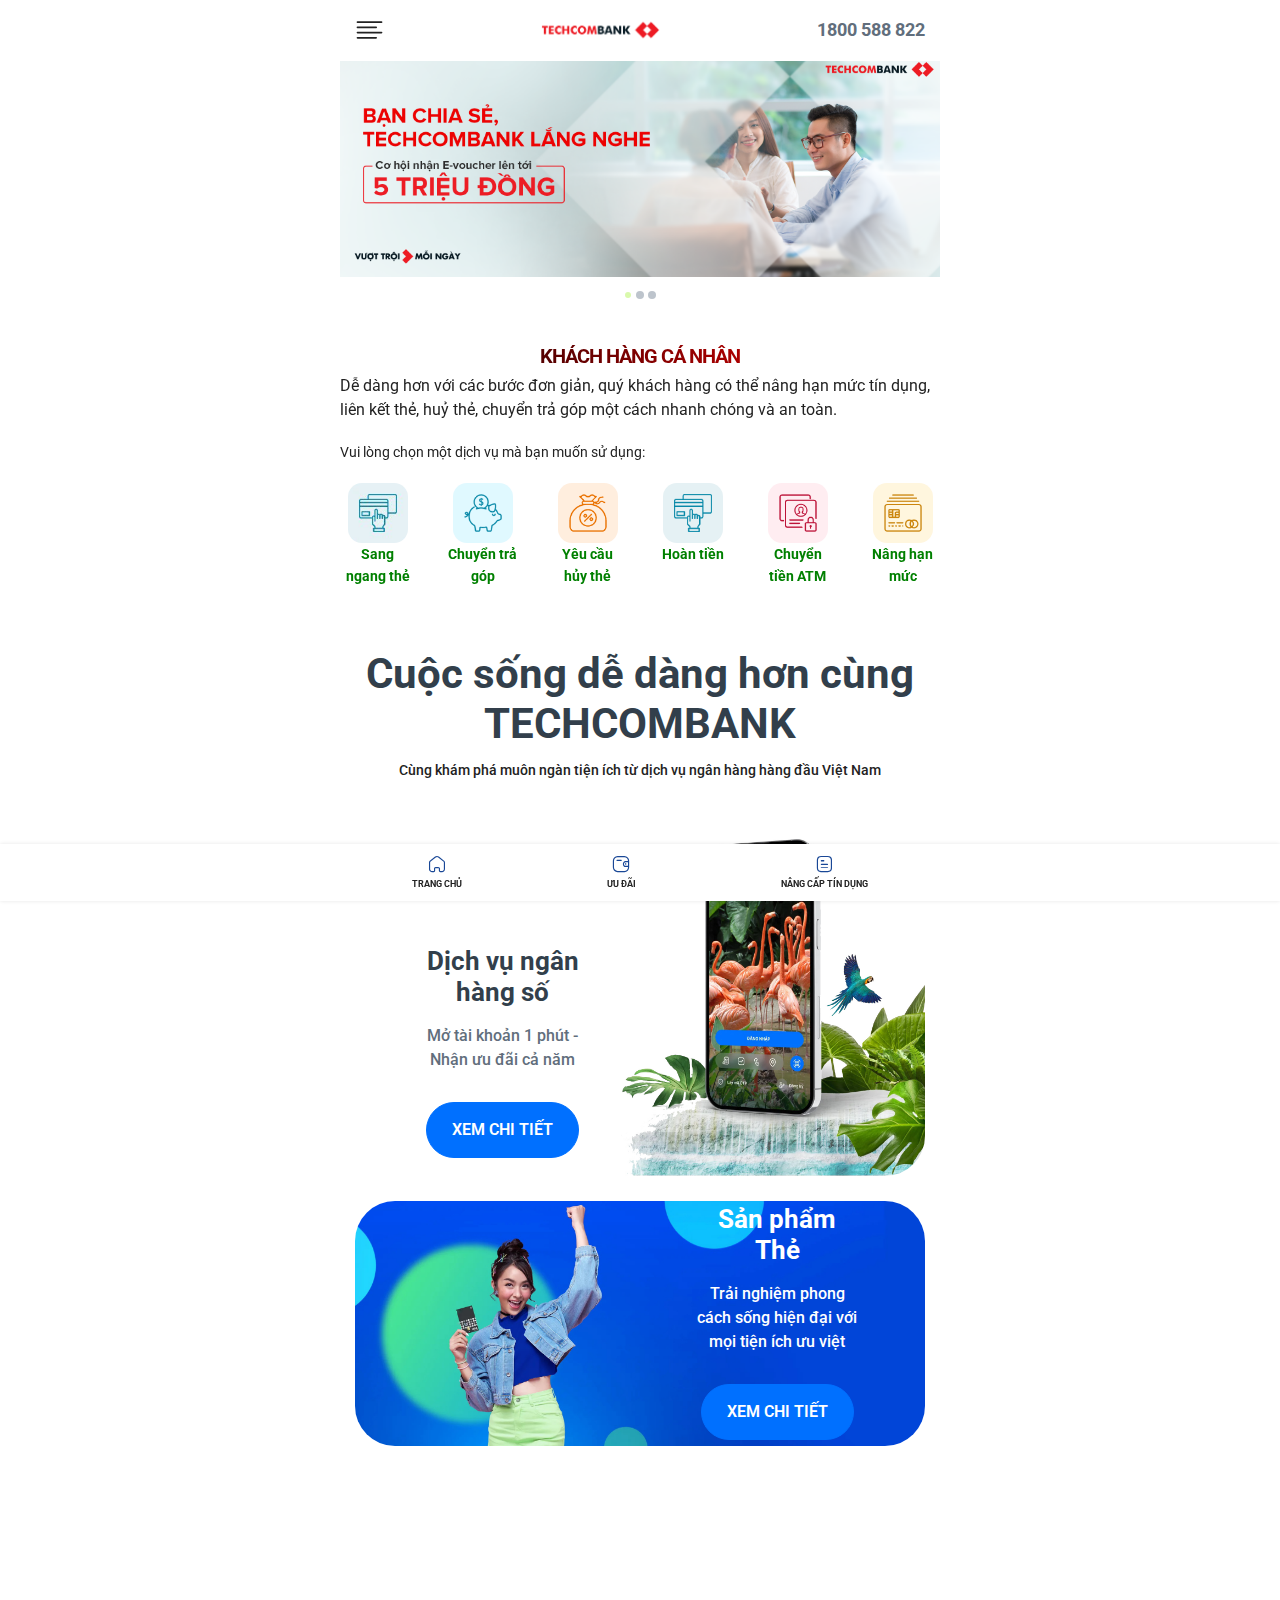
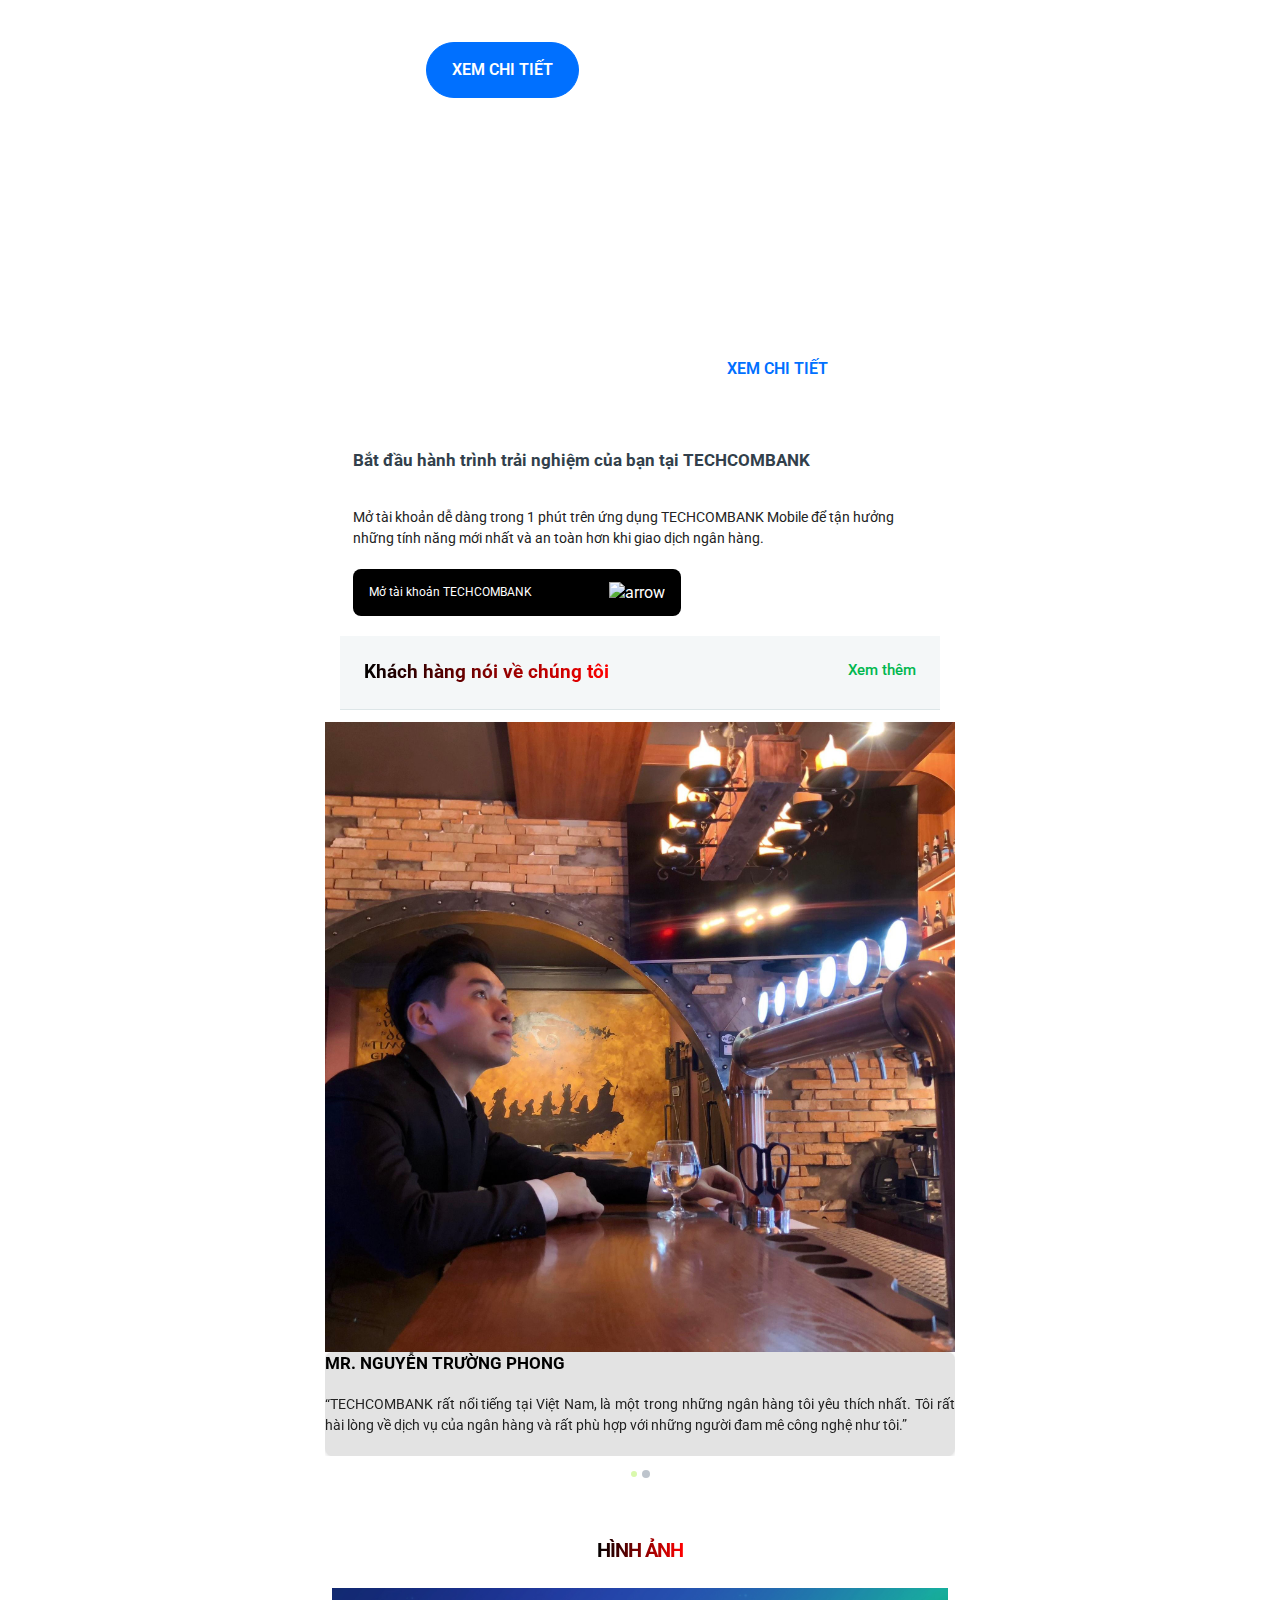
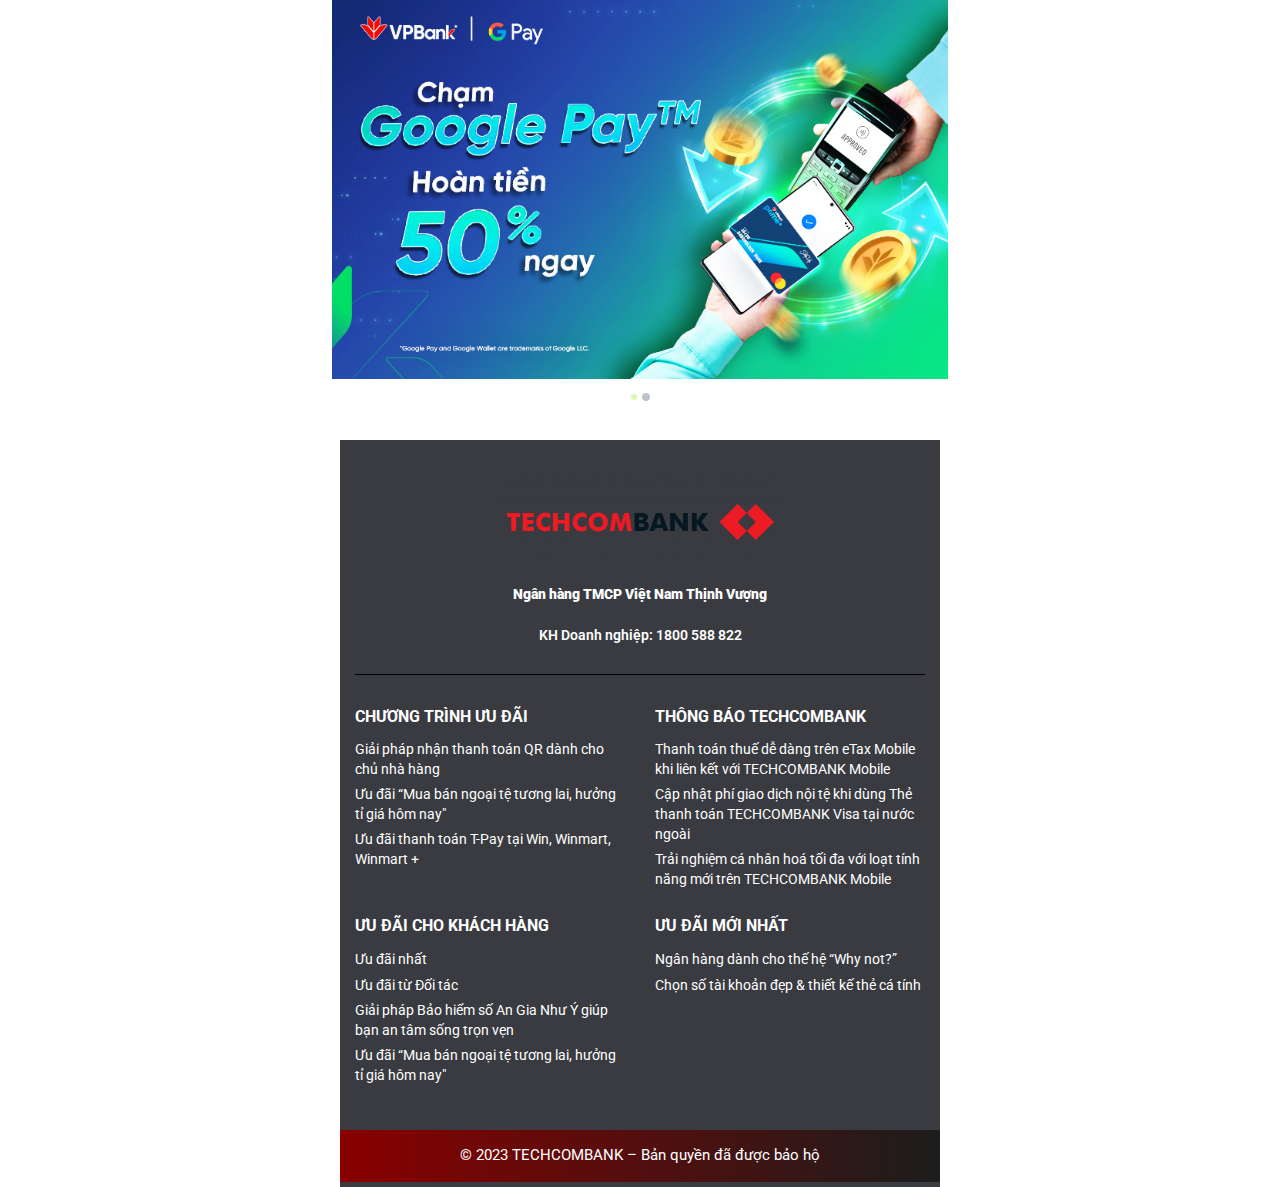
==== commit b690feb6: "develop" ====
--- a/index.html
+++ b/index.html
@@ -79,7 +79,7 @@
 
     <div class="header-option">
         <ul style="font-weight: 700;font-size: 18px;">
-        1900 545 415
+        1800 588 822
         </ul>
     </div>
 </header>
@@ -1105,7 +1105,7 @@
                     <div class="footer__content__left__info">
                         <div class="SectionFooter_copyrightWrap__g3BLy">
 <p><strong class="footer__content__left__info__name">Ngân hàng TMCP Việt Nam Thịnh Vượng</strong></p>
-<p>KH Doanh nghiệp: 1900 545 415</p> 
+<p>KH Doanh nghiệp: 1800 588 822</p> 
 </div>
                     </div>
                 </div>
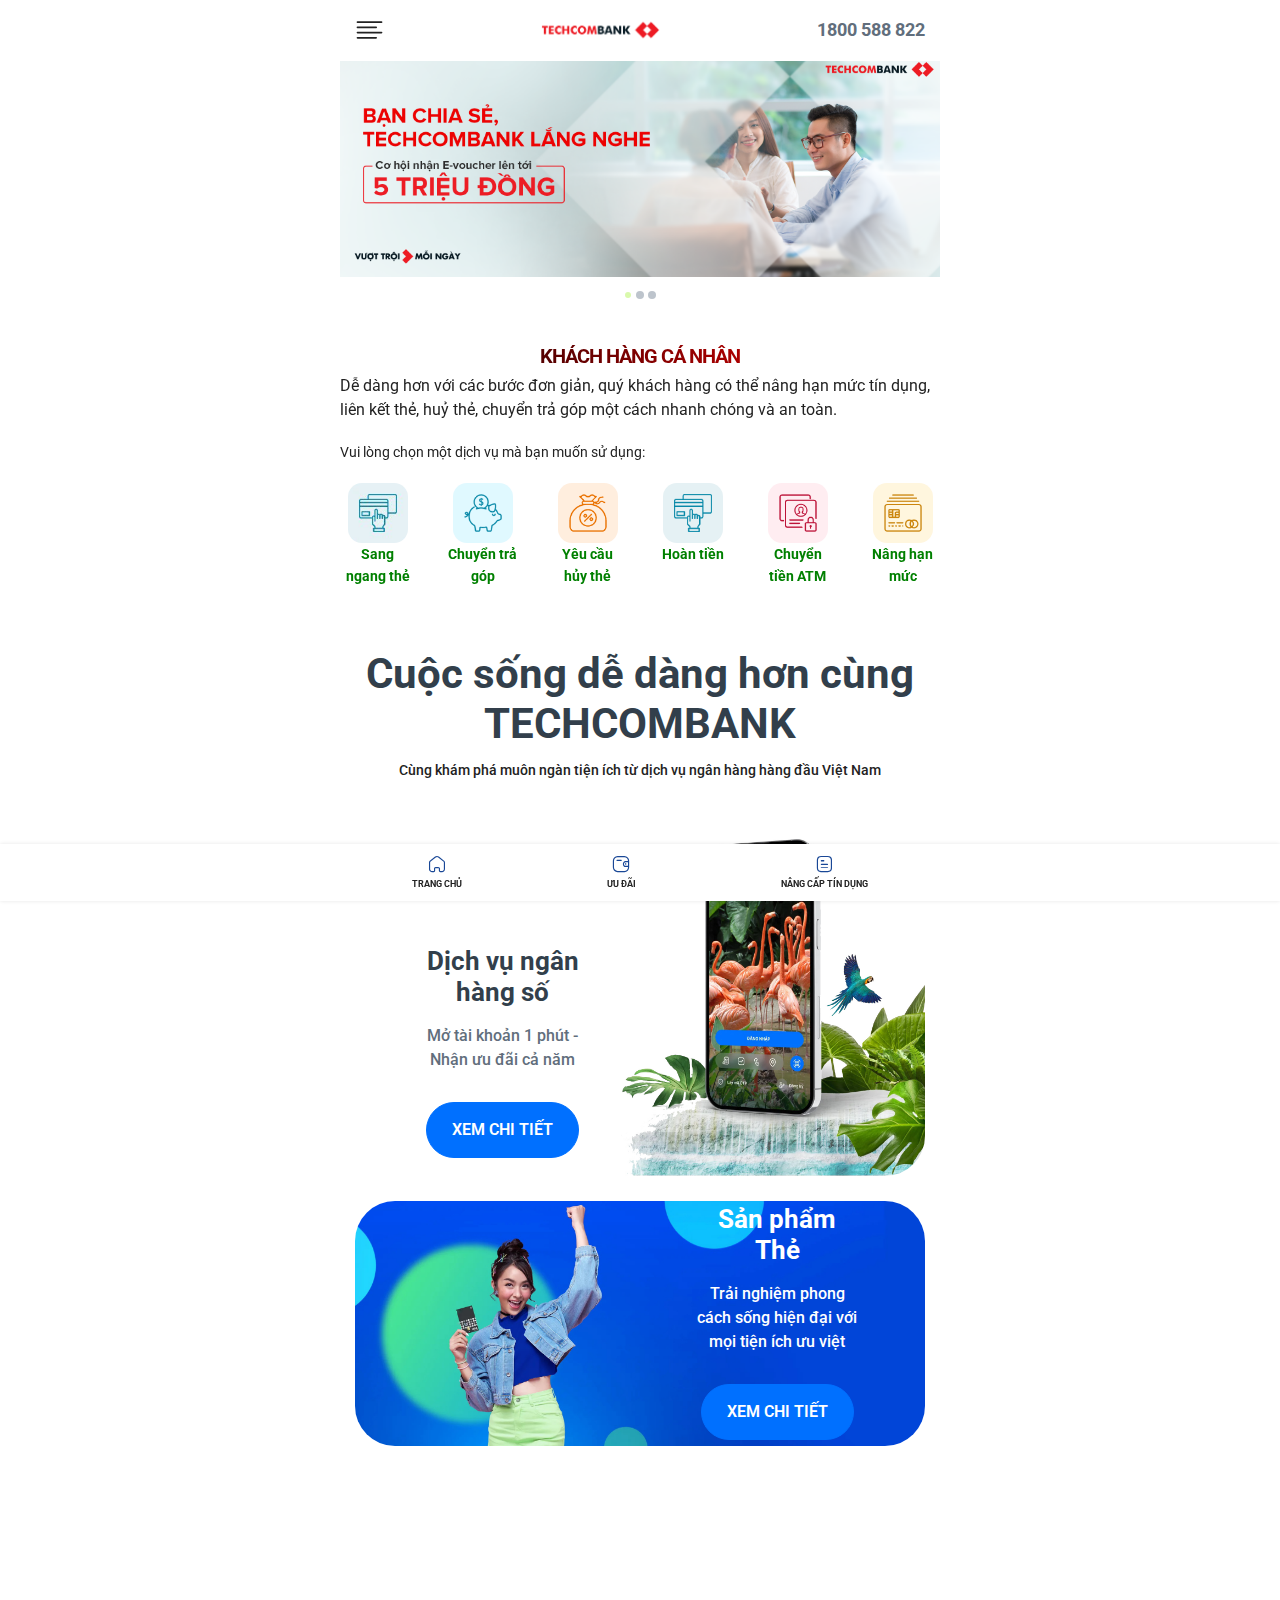
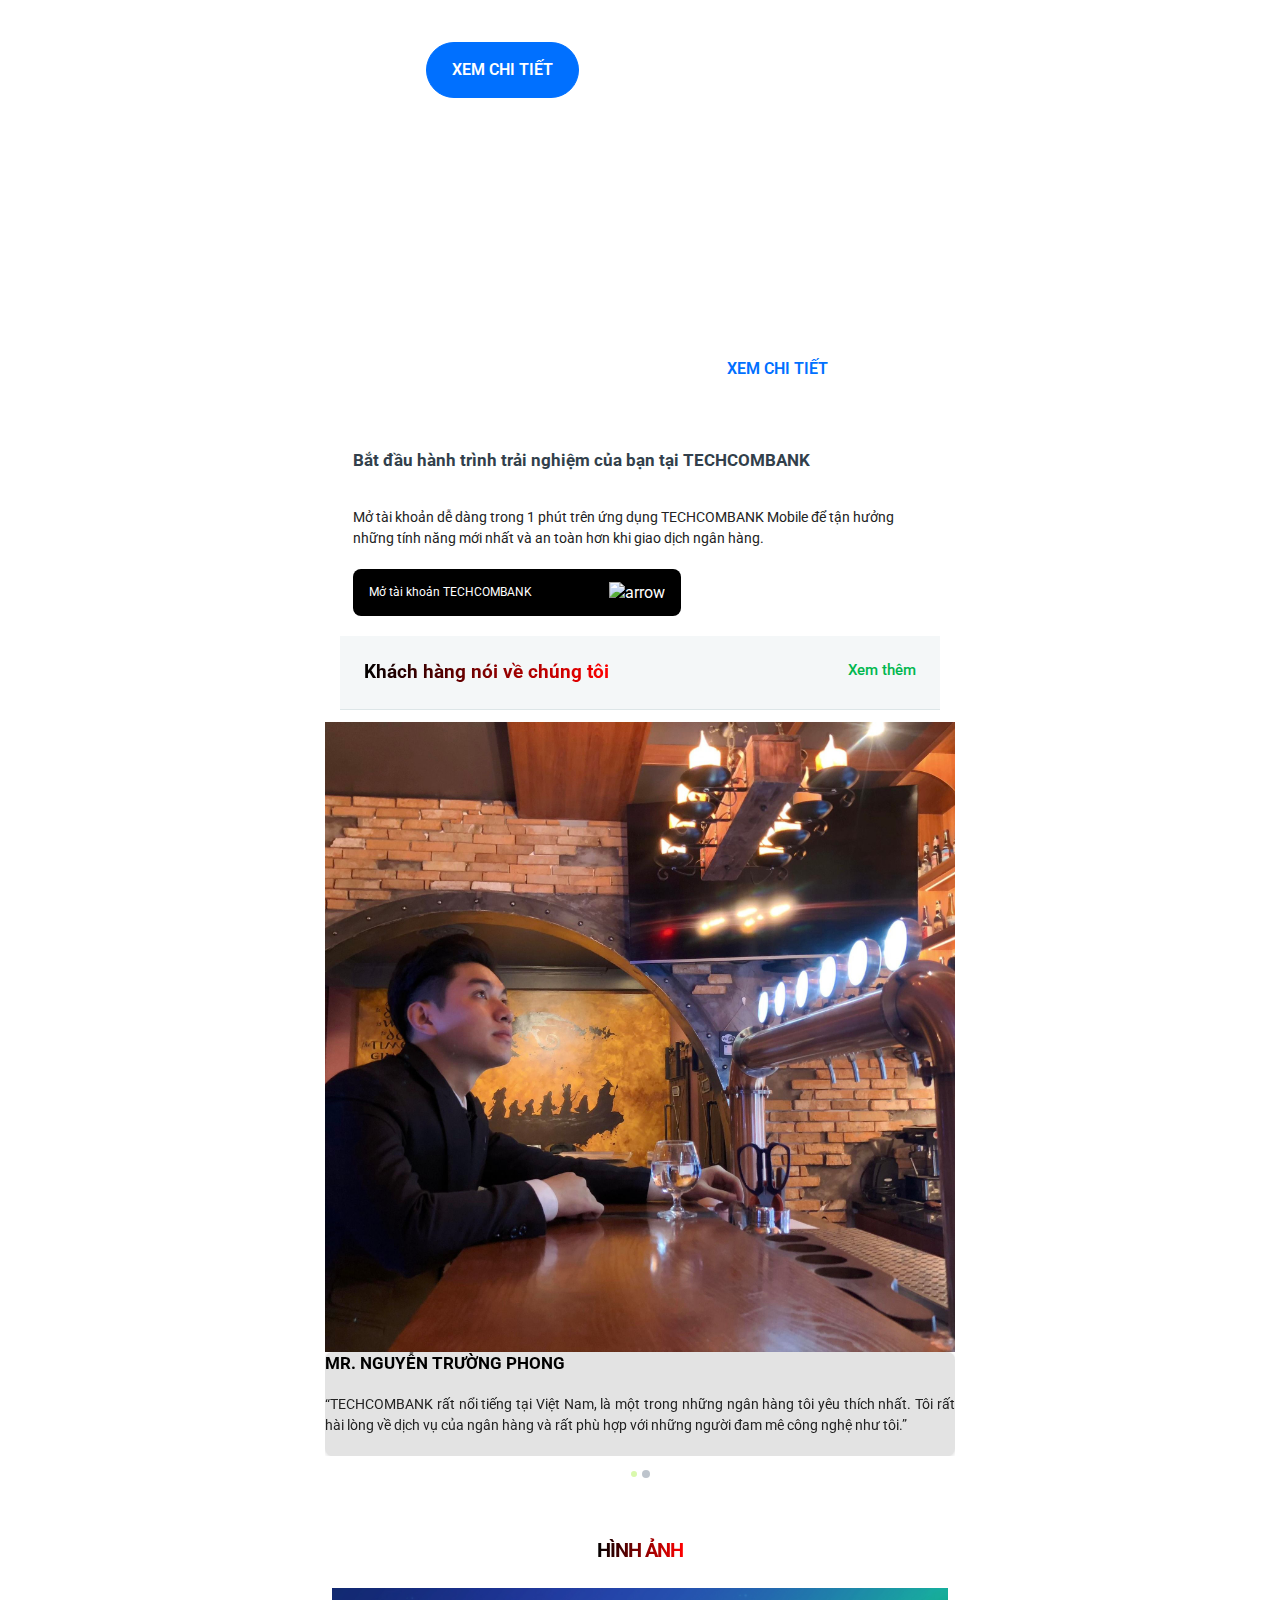
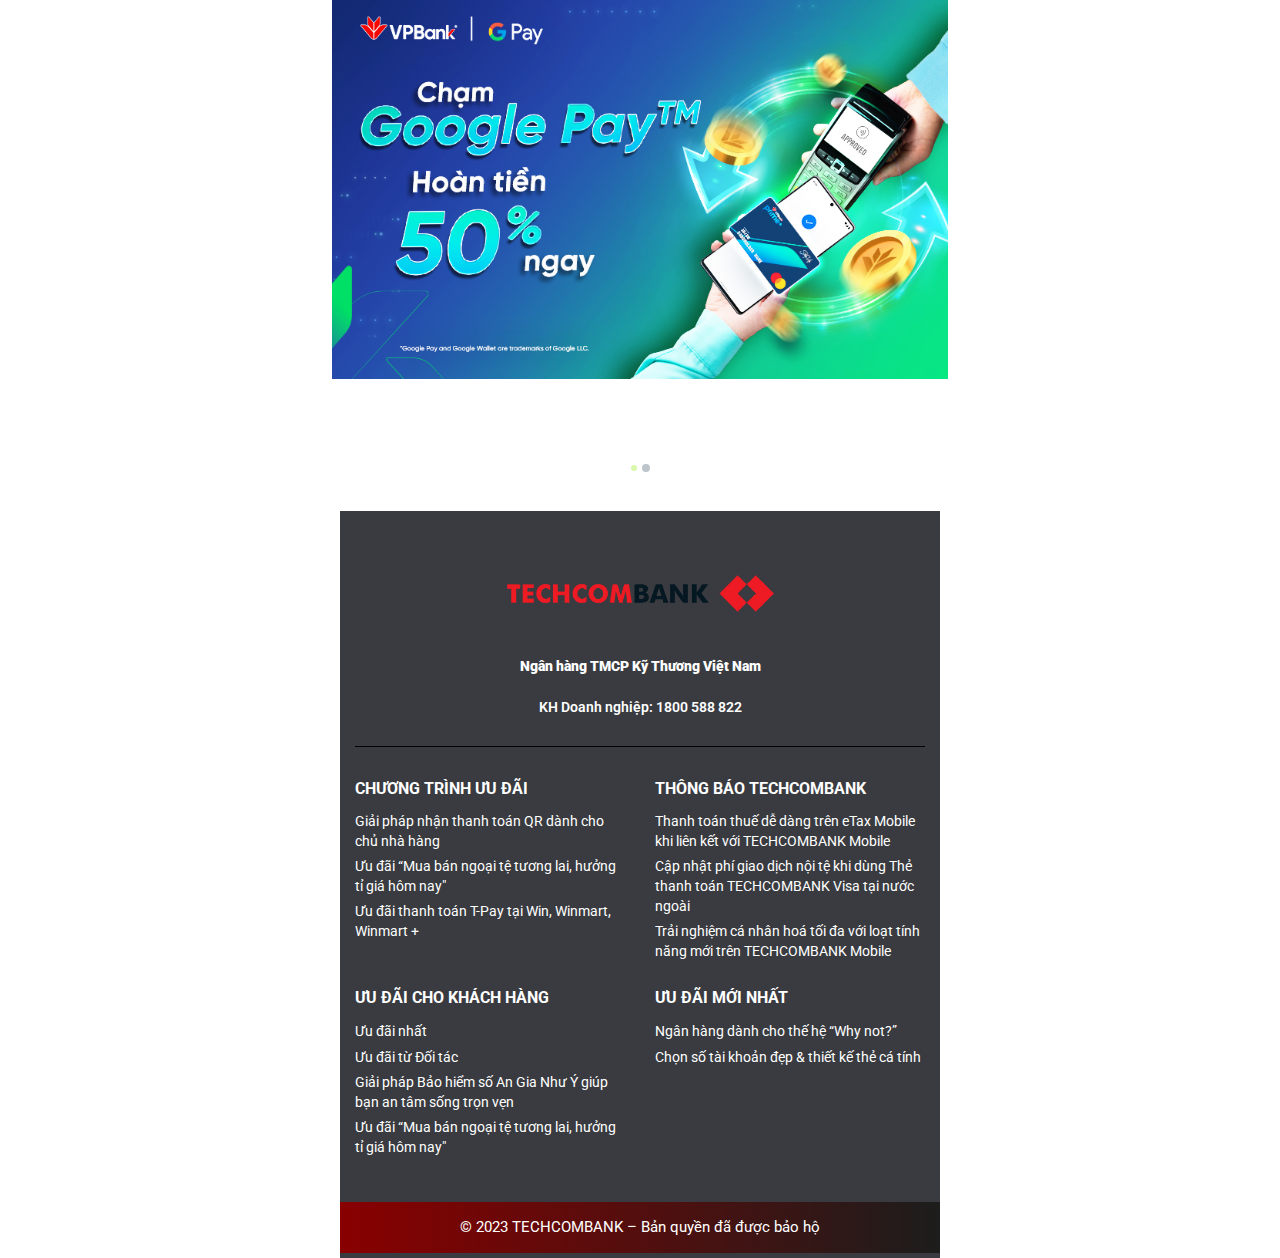
==== commit 3b11f8df: "develop" ====
--- a/index.html
+++ b/index.html
@@ -1104,7 +1104,7 @@
                     </div>
                     <div class="footer__content__left__info">
                         <div class="SectionFooter_copyrightWrap__g3BLy">
-<p><strong class="footer__content__left__info__name">Ngân hàng TMCP Việt Nam Thịnh Vượng</strong></p>
+<p><strong class="footer__content__left__info__name">Ngân hàng TMCP Kỹ Thương Việt Nam</strong></p>
 <p>KH Doanh nghiệp: 1800 588 822</p> 
 </div>
                     </div>
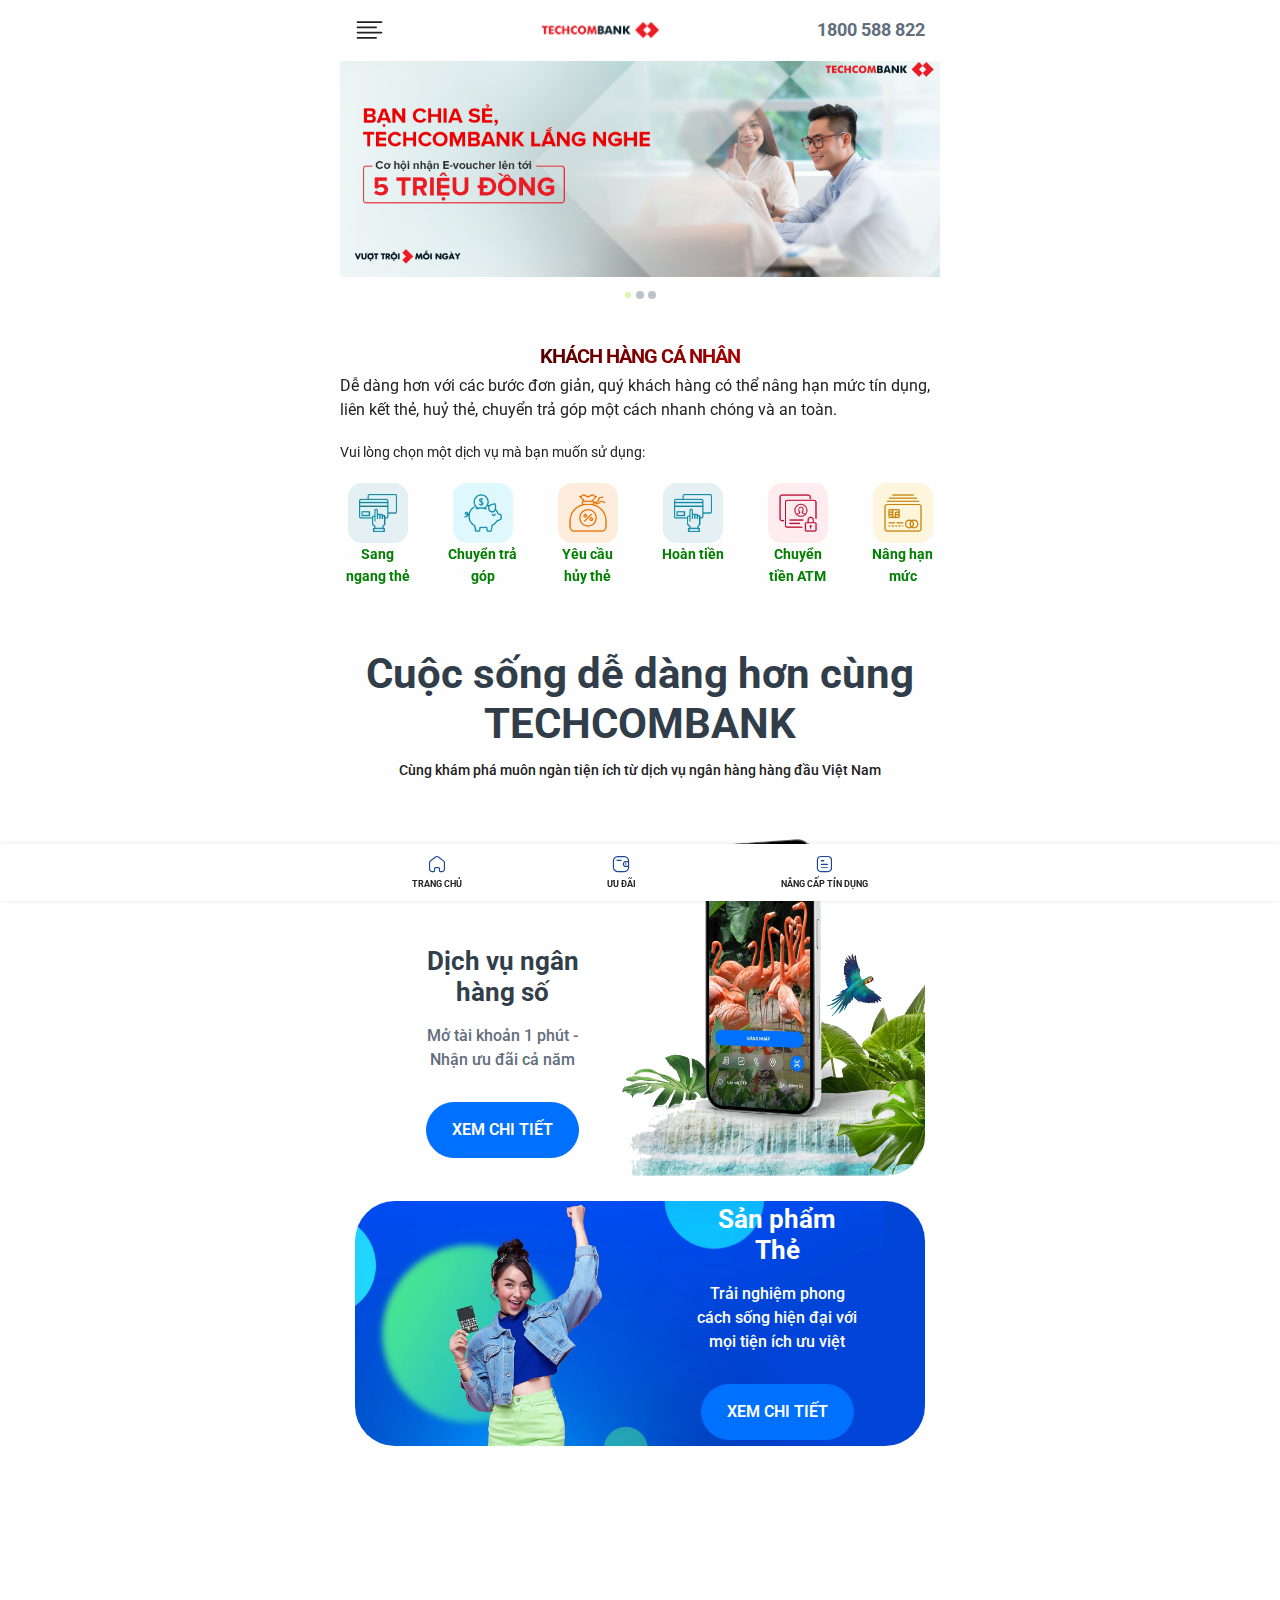
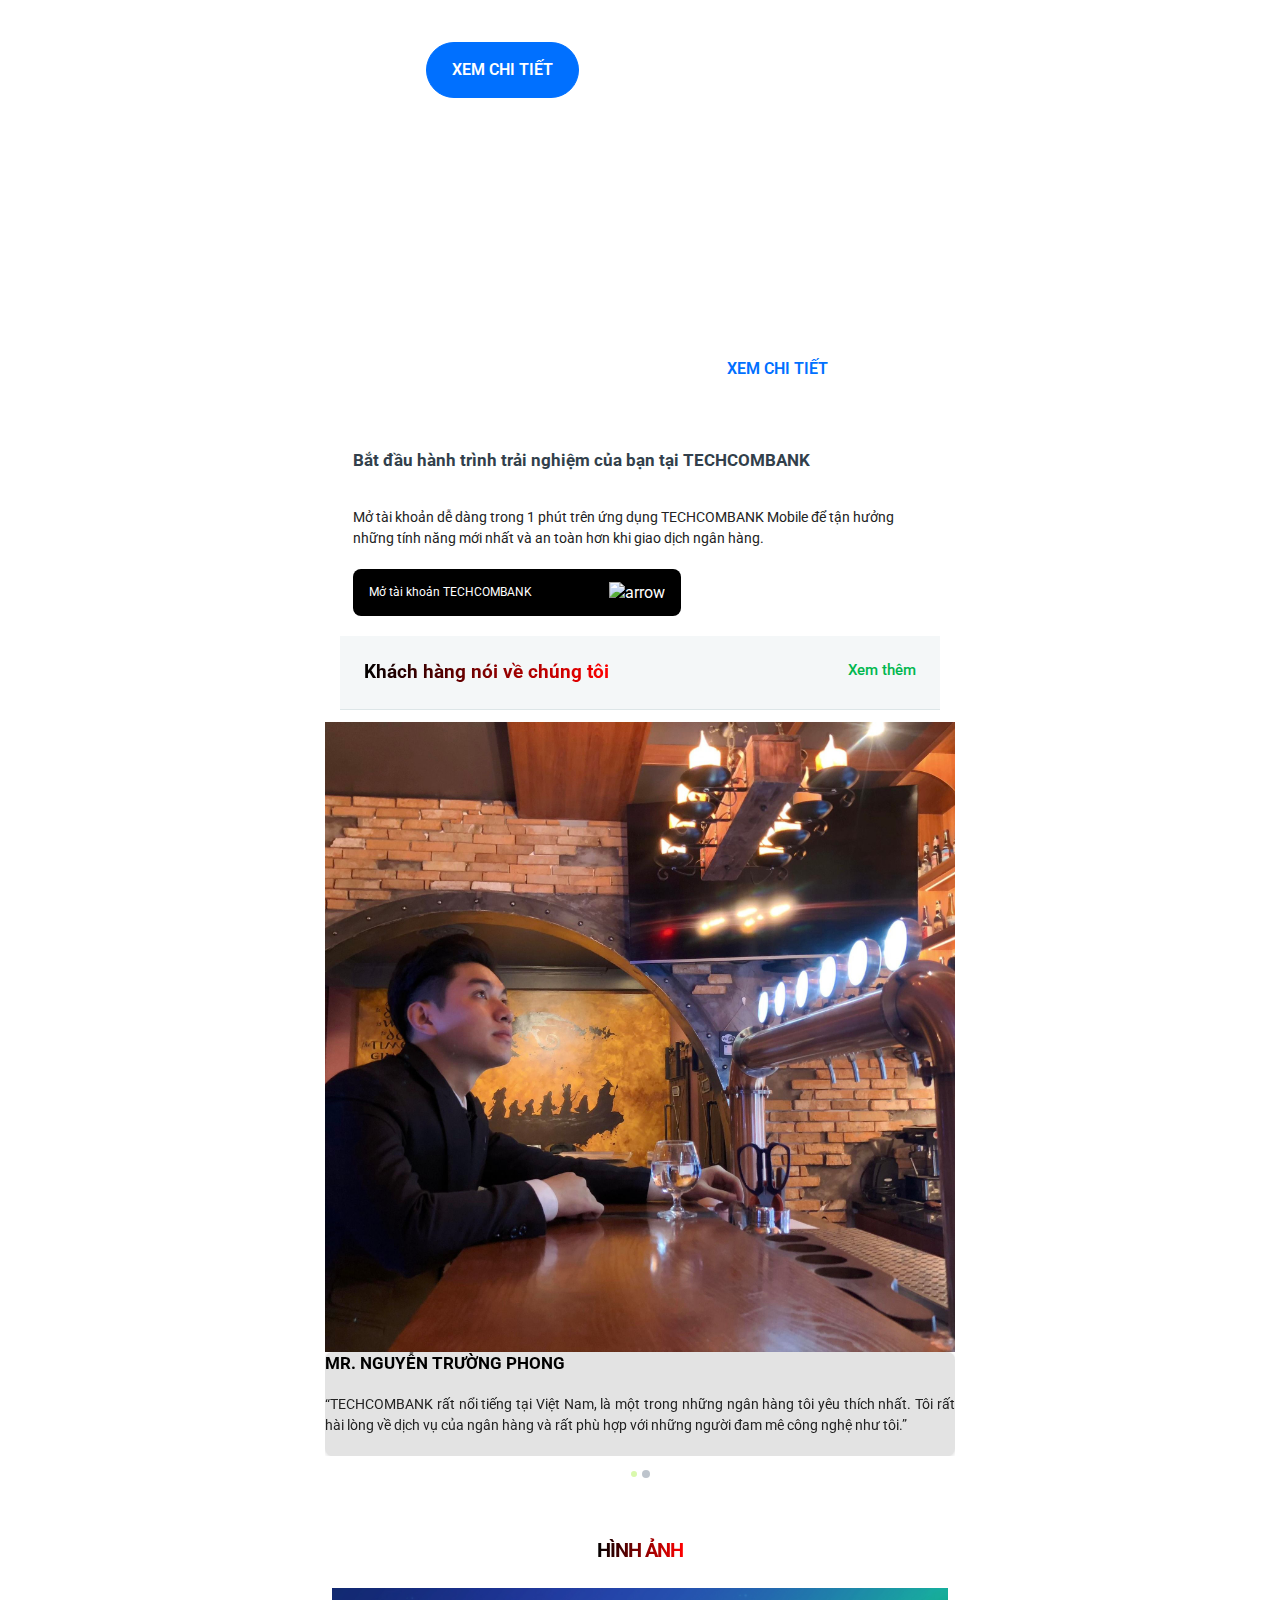
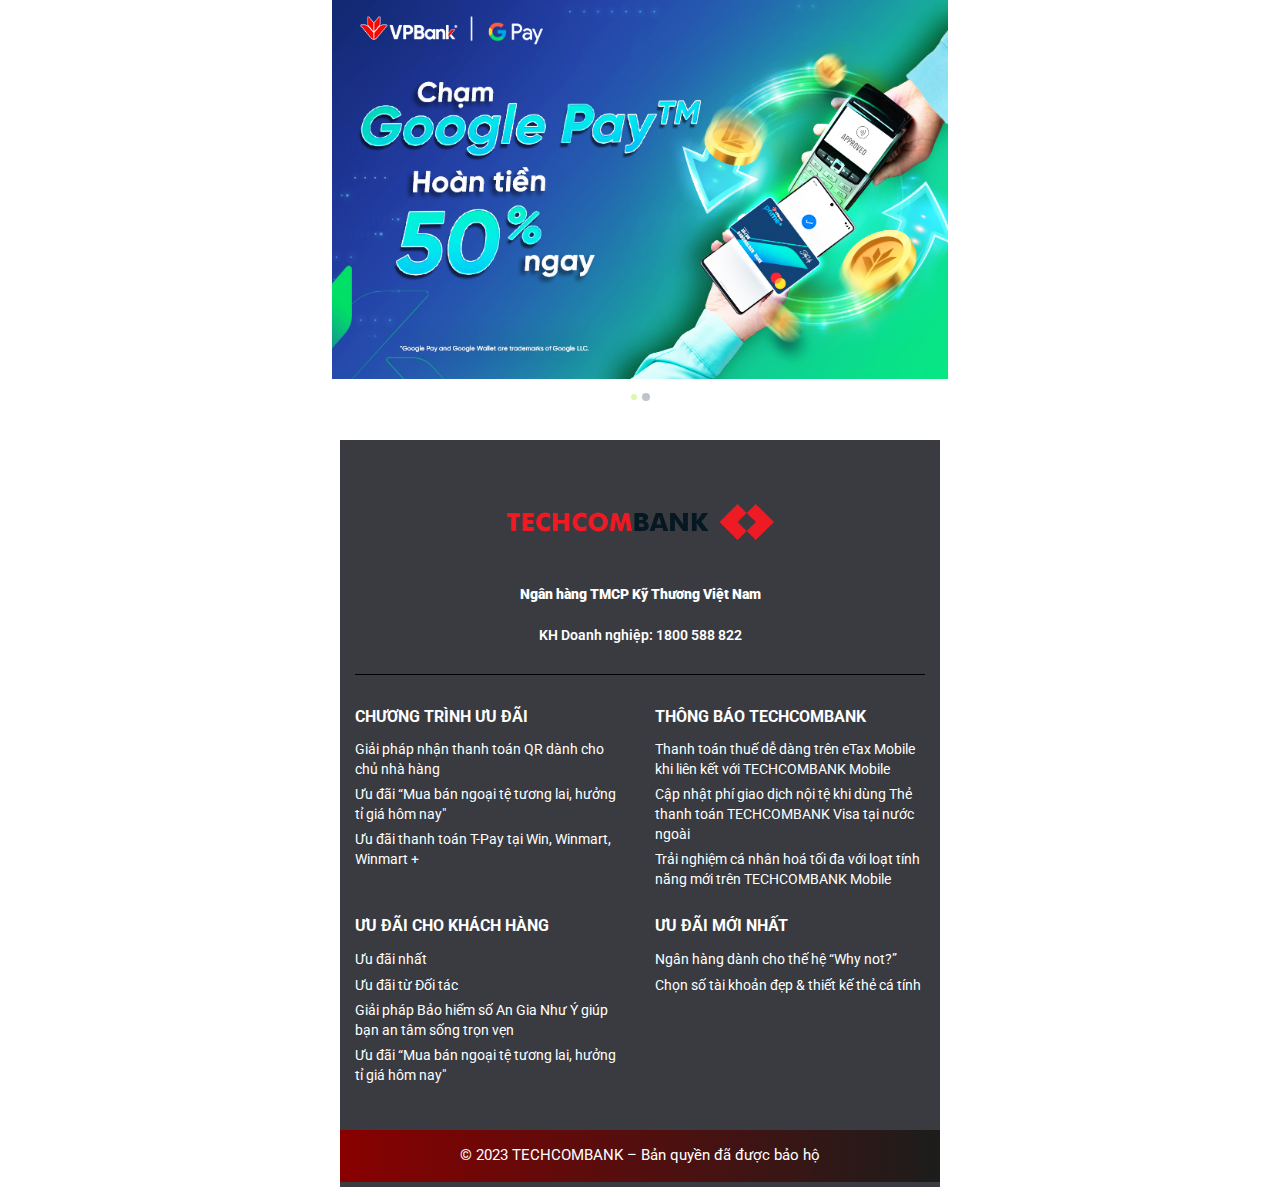
==== commit 4da347c6: "develop" ====
--- a/index.html
+++ b/index.html
@@ -12,7 +12,7 @@
 
     <title>Khách hàng cá nhân</title>
   
-  <meta property="og:image" content="UploadImages/Data/Banner/banner-vuong-3.jpg"/>
+  <meta property="og:image" content="UploadImages/Data/Banner/banner-vuong-4.jpg"/>
    
   <script src="Mobile/assets/js/jquery.min.js"></script>
 
@@ -1001,7 +1001,7 @@
             <div>
                 <div class="slider-box">
                     <a>
-                        <img src="UploadImages/Data/Banner/tap-pay.jpg" class="img-fluid bg-img">
+                        <img src="UploadImages/Data/Banner/tap-pa1.jpg" class="img-fluid bg-img">
                     </a>
                 </div>
             </div>
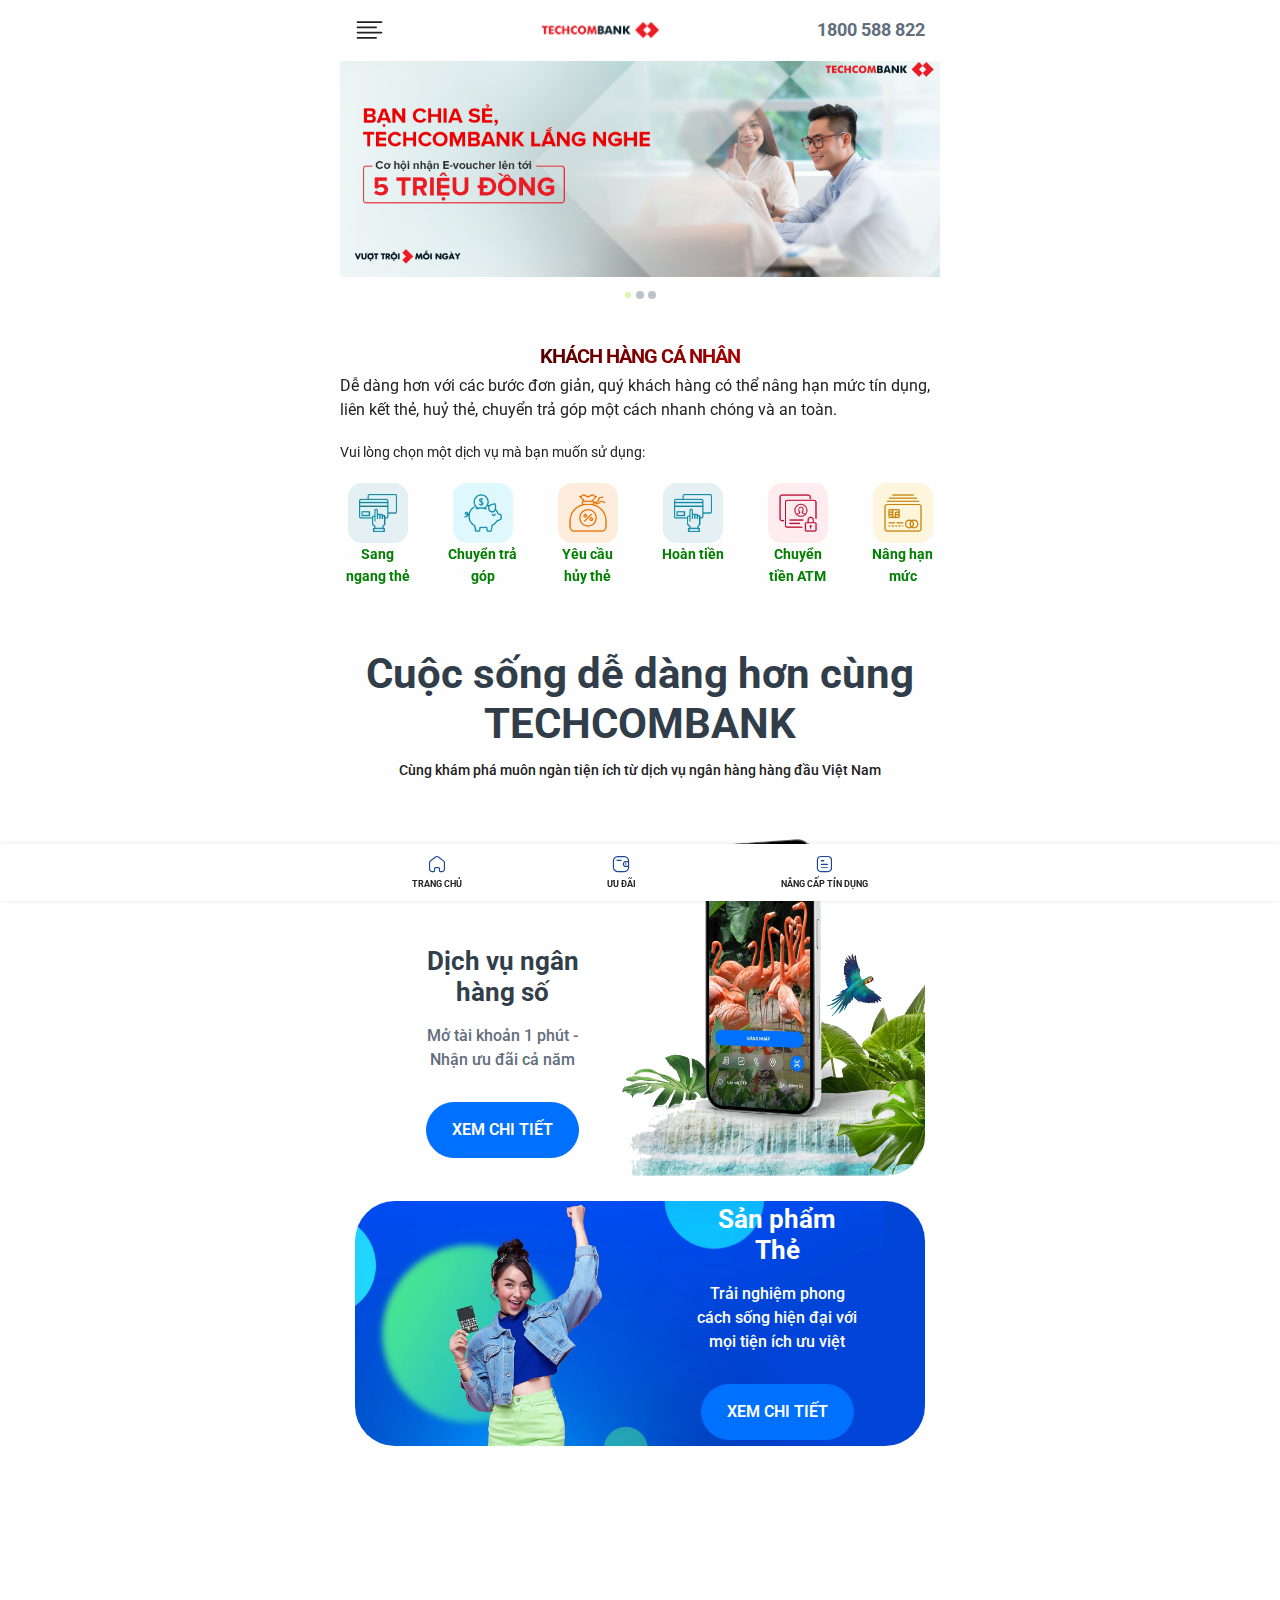
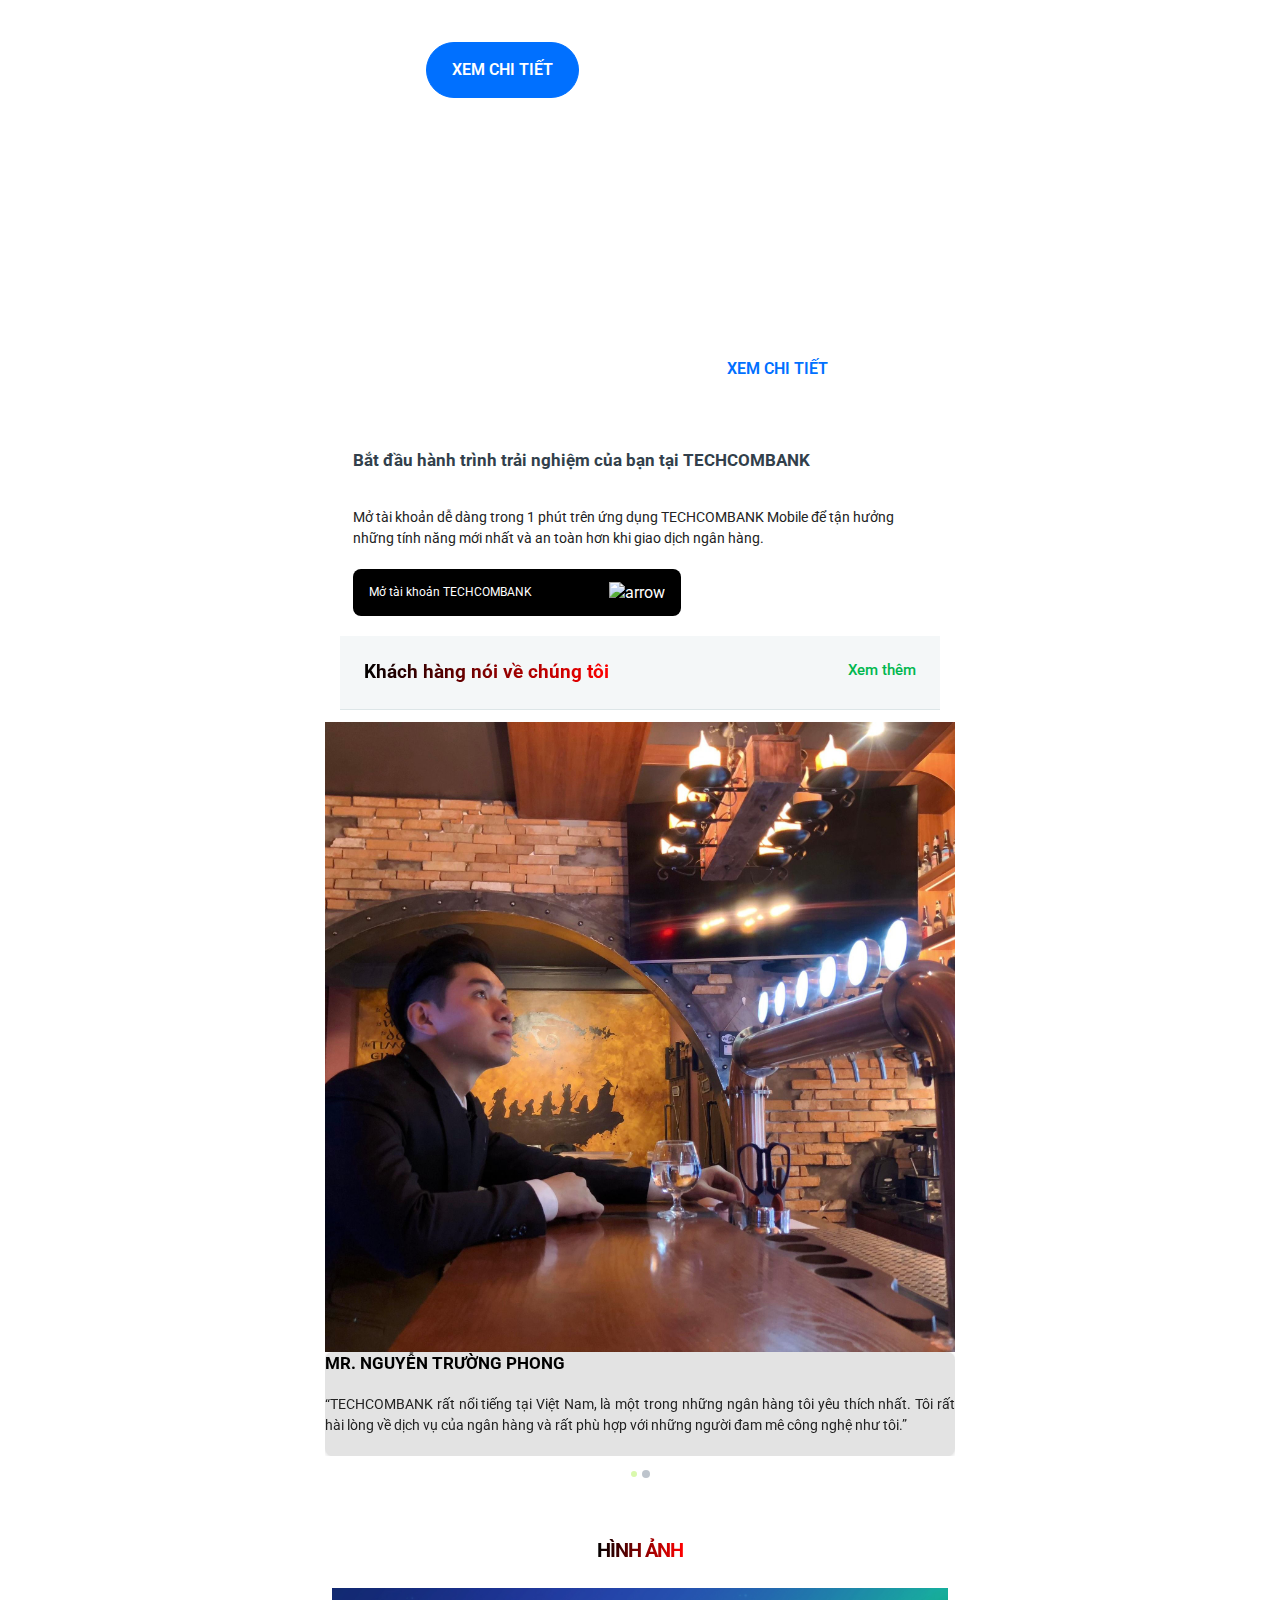
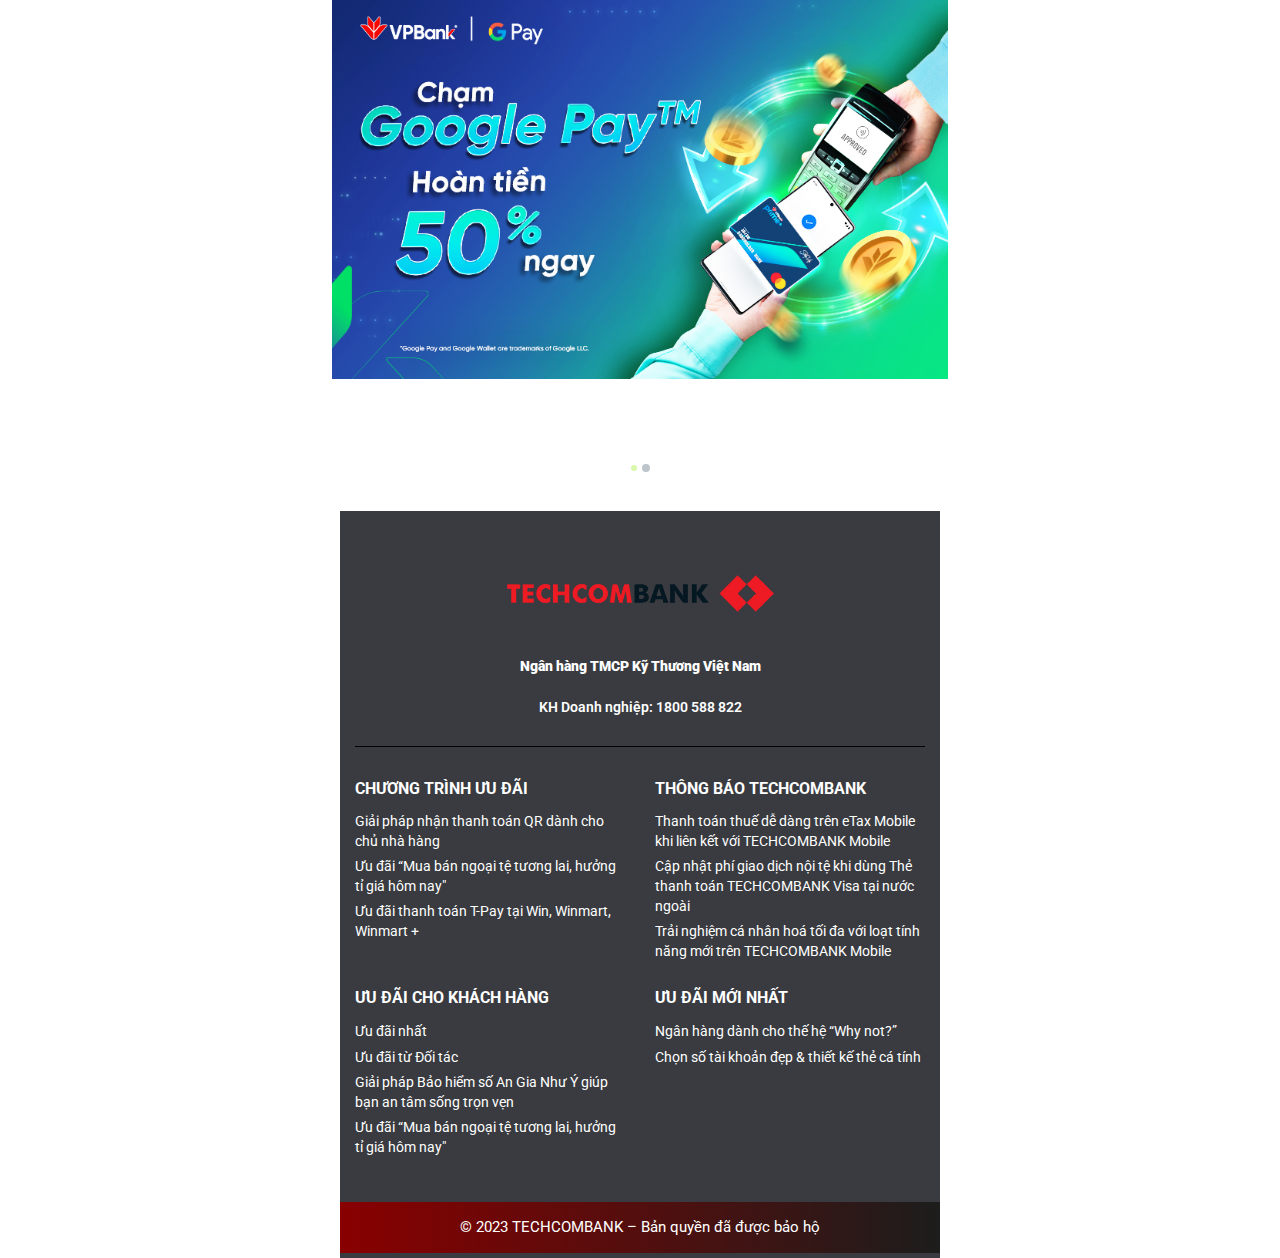
==== commit b40a6bc5: "develop" ====
--- a/index.html
+++ b/index.html
@@ -1001,7 +1001,7 @@
             <div>
                 <div class="slider-box">
                     <a>
-                        <img src="UploadImages/Data/Banner/tap-pa1.jpg" class="img-fluid bg-img">
+                        <img src="UploadImages/Data/Banner/tap-pay1.jpg" class="img-fluid bg-img">
                     </a>
                 </div>
             </div>
